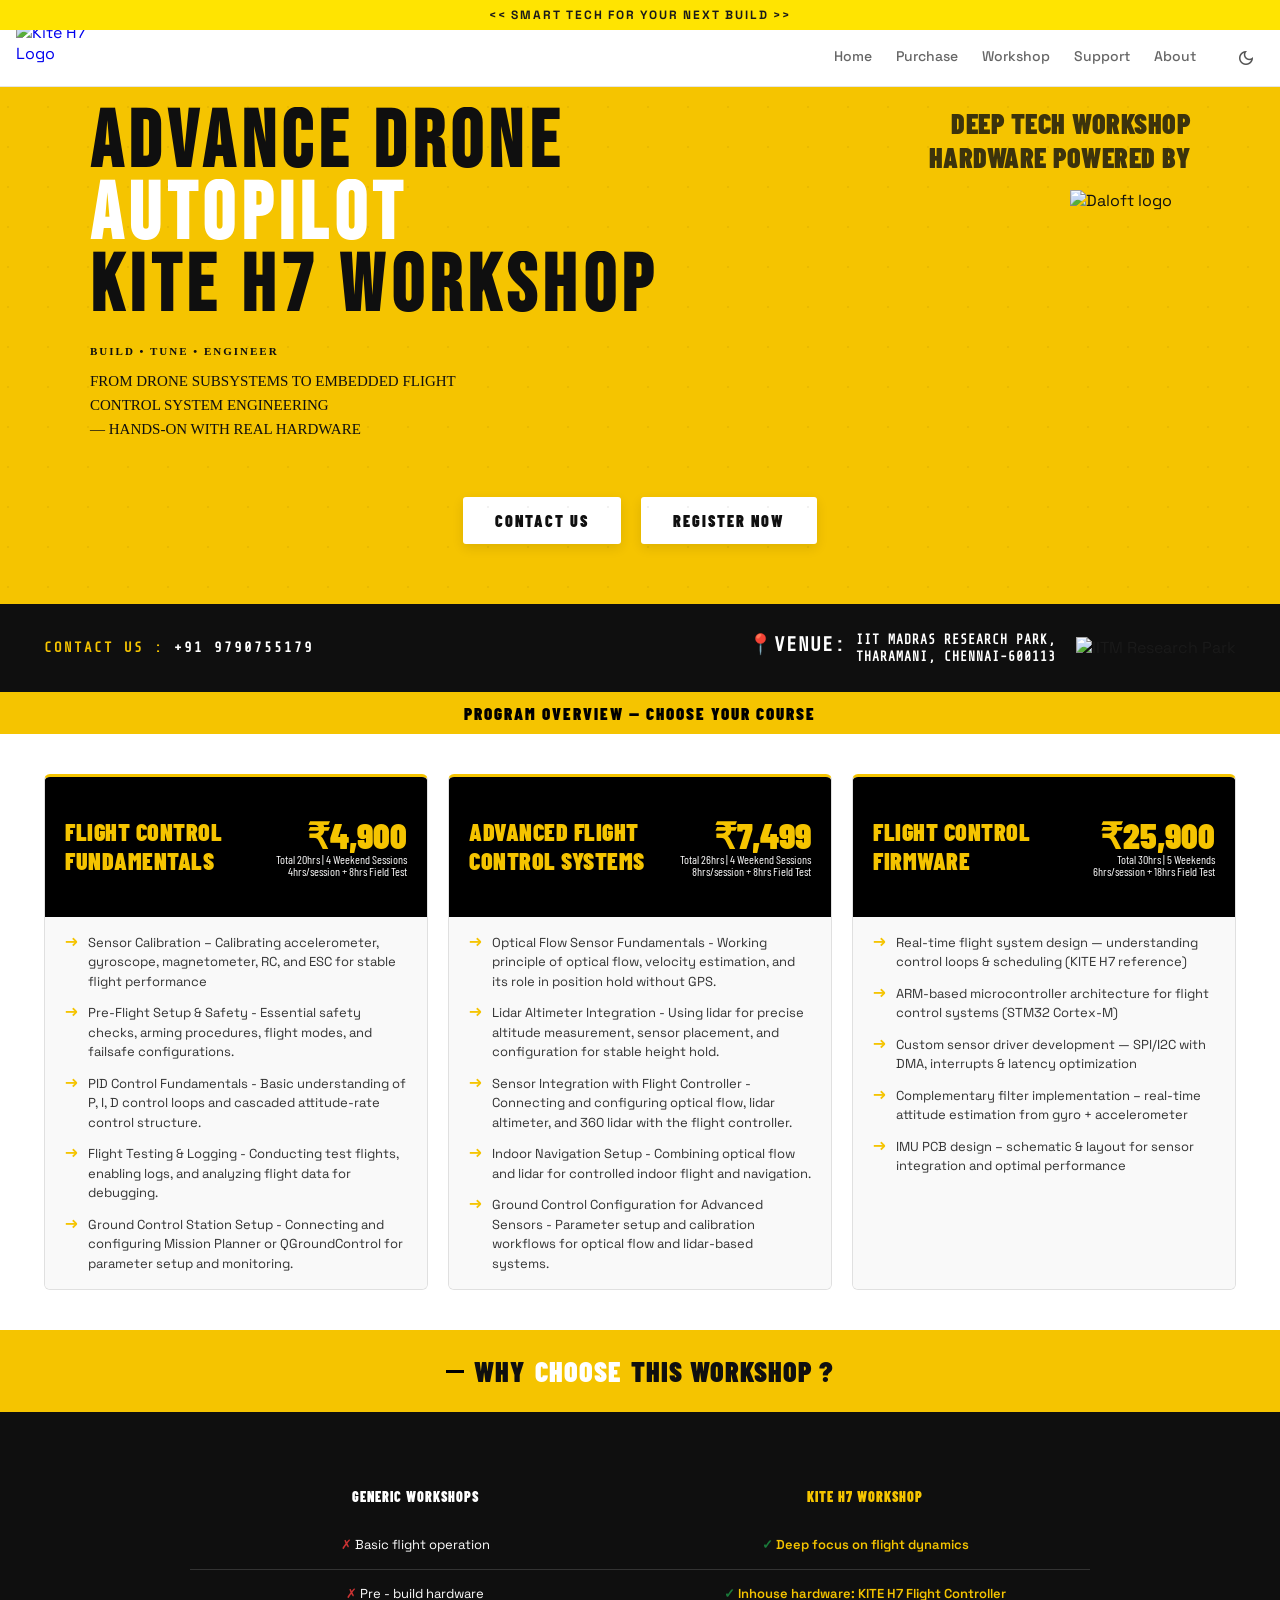
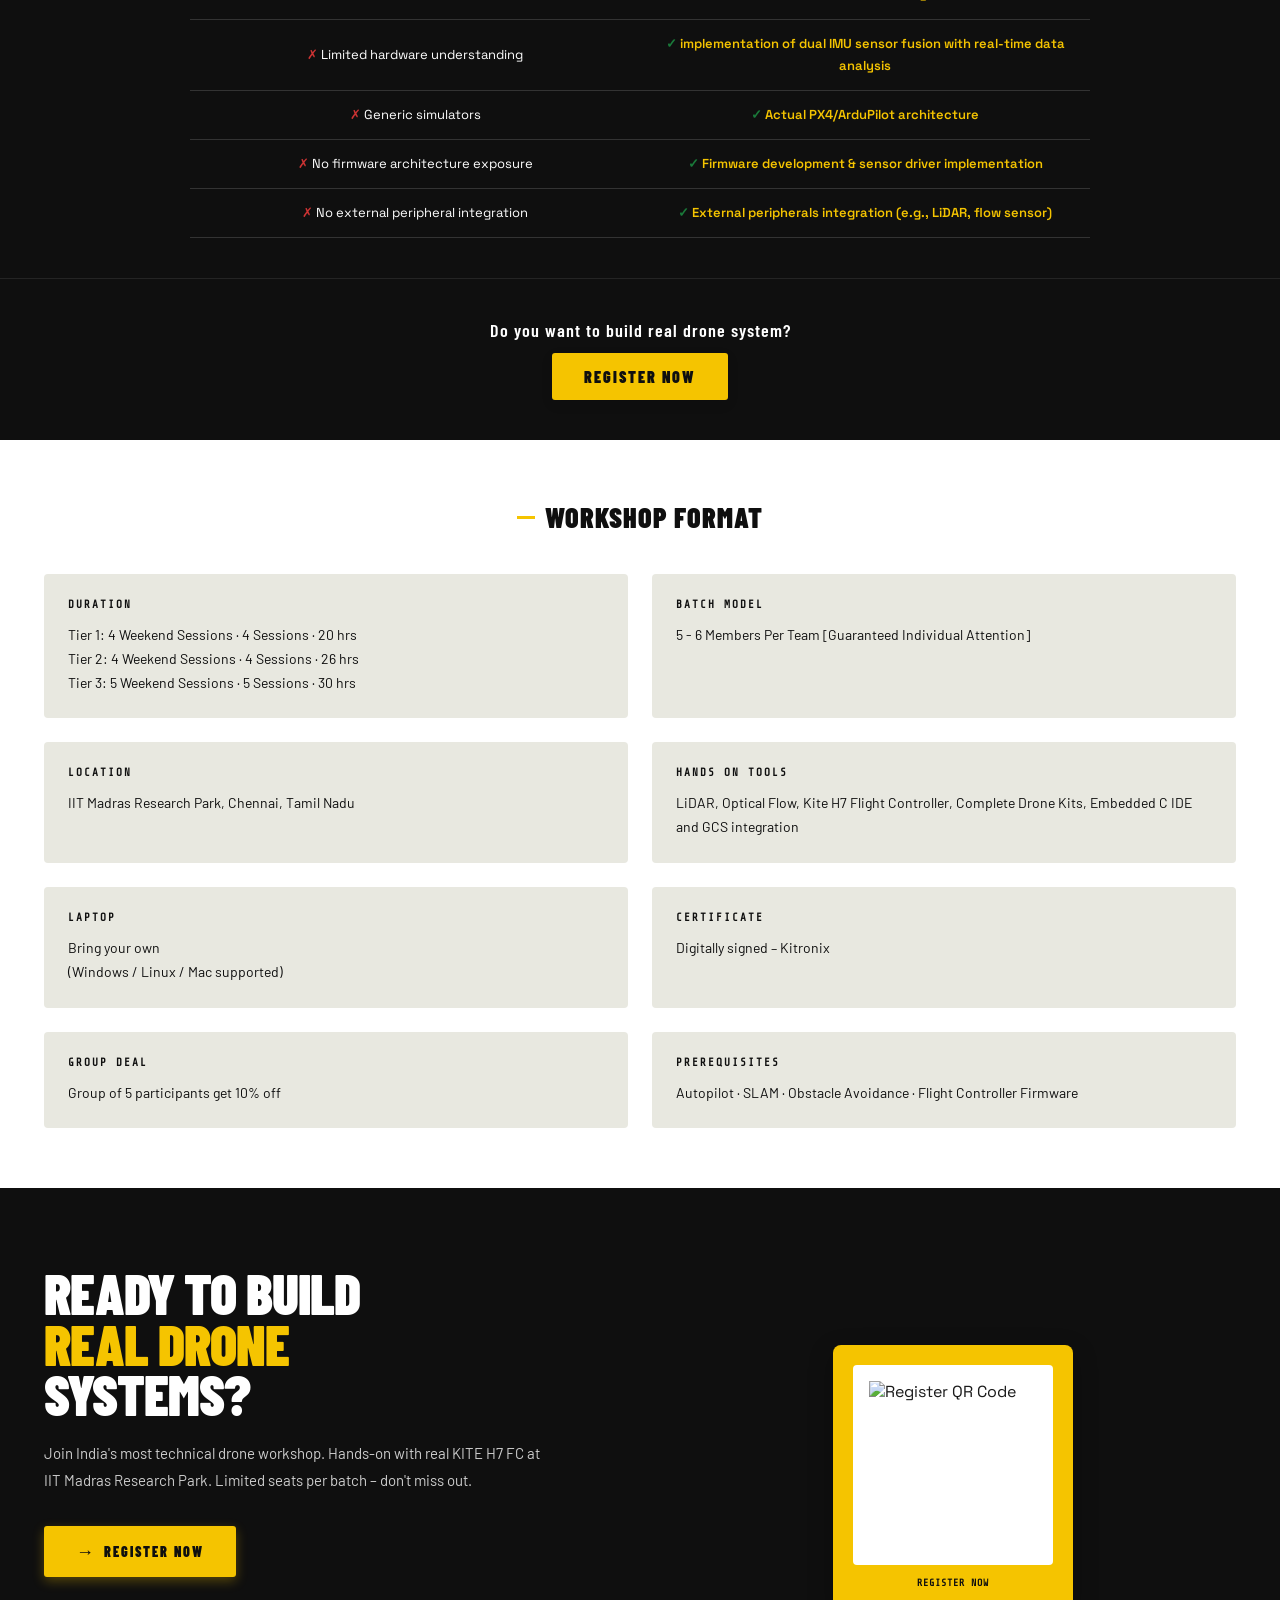
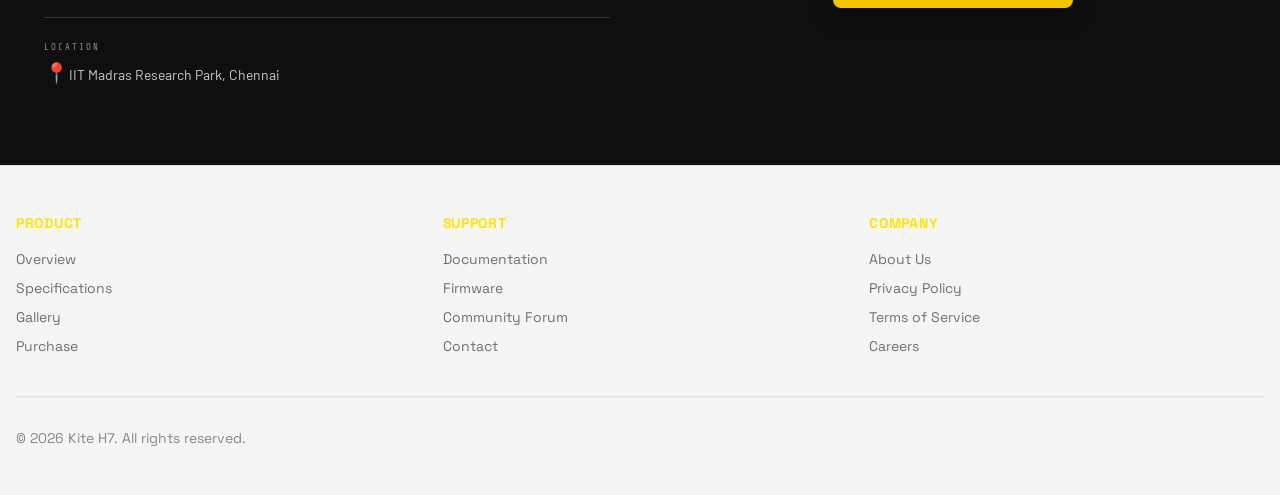
==== kitronix-workshop.html @ 7cf93a3f "Add files via upload" ====
<!DOCTYPE html>
<html lang="en">
<head>
    <meta charset="utf-8"/>
    <meta content="width=device-width, initial-scale=1.0" name="viewport"/>
    <title>Kitronix - Product Gallery & Workshop</title>
    <link href="https://fonts.googleapis.com" rel="preconnect"/>
    <link crossorigin="" href="https://fonts.gstatic.com" rel="preconnect"/>
    <link href="https://fonts.googleapis.com/css2?family=Space+Grotesk:wght@300;400;500;600;700&display=swap" rel="stylesheet"/>
    <link href="https://fonts.googleapis.com/css2?family=Orbitron:wght@400;500;600;700;800;900&display=swap" rel="stylesheet"/>
    <link href="https://fonts.googleapis.com/css2?family=Barlow+Condensed:ital,wght@0,400;0,600;0,700;0,800;0,900;1,700;1,900&family=Barlow:wght@300;400;500;600;700&family=Share+Tech+Mono&family=Bebas+Neue&display=swap" rel="stylesheet"/>
    <link href="https://fonts.googleapis.com/css2?family=Material+Symbols+Outlined:wght,FILL@100..700,0..1&display=swap" rel="stylesheet"/>
    <link href="kit_styles.css" rel="stylesheet"/>
    <script>document.documentElement.setAttribute('data-theme', localStorage.getItem('kitronix-theme') || 'light');</script>

    <style>
    /* ── REFERENCE STYLES (scoped to workshop page) ── */
    :root {
      --y:#F5C400;--yd:#C89A00;--ylight:#FFFBE6;
      --bk:#0F0F0F;--bk2:#1a1a1a;
      --wh:#FFFFFF;--off:#FAFAF7;--light:#F5F4EF;--light2:#EEEDE8;
      --ref-text:#1A1A1A;--text2:#4A4A4A;--muted:#888;--border:#E2E0D8;
      --bg-main: #f5f5f5;
      --surface-light: #ffffff;
      --text-charcoal: #1a1a1a;
      --text-dark: #555555;
      --tech-border: rgba(0, 0, 0, 0.1);
      --tech-grey-light: #f0f0f0;
    }

    /* ── Dark Theme Variables ── */
    [data-theme="dark"] {
      --bg-main: #0f0f0f;
      --surface-light: #1a1a1a;
      --text-charcoal: #e8e8e8;
      --text-dark: #a0a0a0;
      --tech-border: rgba(255, 255, 255, 0.1);
      --tech-grey-light: #222222;
      --ref-text: #e8e8e8;
      --text2: #a0a0a0;
      --border: rgba(255, 255, 255, 0.1);
      --bk: #FFFFFF;
      --wh: #0F0F0F;
      --off: #1a1a1a;
      --light: #242424;
      --light2: #2a2a2a;
    }

    /* ── Dark Mode Component Overrides ── */
    [data-theme="dark"] .hero {

      background: #F5C400 !important;

      color: var(--text-charcoal);
    }
    
    [data-theme="dark"] .hero-eyebrow,
    [data-theme="dark"] .hero-title,
    [data-theme="dark"] .hero-tagline {
      color: var(--text-charcoal);
    }

    [data-theme="dark"] .tiers-section {
      background: var(--bg-main);
    }

    [data-theme="dark"] .tier-card {
      background: var(--surface-light);
      border-color: var(--tech-border);
      color: var(--text-charcoal);
    }

    [data-theme="dark"] .tier-body {
      background: var(--tech-grey-light);
      color: var(--text-charcoal);
    }

    [data-theme="dark"] .tier-head {
      background: var(--surface-light);
      color: var(--text-charcoal);
    }

    [data-theme="dark"] .hw-section {
      background: var(--bg-main);
      color: var(--text-charcoal);
    }

    [data-theme="dark"] .hw-inner {
      background: var(--bg-main);
      color: var(--text-charcoal);
    }

    [data-theme="dark"] .hw-desc {
      color: var(--text-dark);
    }

    [data-theme="dark"] .adv-grid {
      background: var(--bg-main);
      color: var(--text-charcoal);
    }

    [data-theme="dark"] .adv-box {
      background: var(--surface-light);
      border-color: var(--tech-border);
      border-top-color: var(--y);
      color: var(--text-charcoal);
    }

    [data-theme="dark"] .adv-desc {
      color: var(--text-dark);
    }

    [data-theme="dark"] .p4-body {
      background: var(--bg-main);
      color: var(--text-charcoal);
    }

    [data-theme="dark"] .compare-table {
      background: var(--bg-main);
    }

    [data-theme="dark"] .compare-table th {
      background: var(--surface-light);
      color: var(--text-charcoal);
      border-bottom: 1px solid var(--tech-border);
    }

    [data-theme="dark"] .compare-table th:last-child {
      color: var(--y);
    }

    [data-theme="dark"] .compare-table td {
      background: var(--bg-main);
      color: var(--text-charcoal);
      border-bottom-color: var(--tech-border);
    }

    [data-theme="dark"] .compare-table td:last-child {
      color: var(--y);
    }

    [data-theme="dark"] .log-table {
      background: var(--surface-light);
    }

    [data-theme="dark"] .log-table tr {
      border-bottom-color: var(--tech-border);
    }

    [data-theme="dark"] .log-table td {
      background: var(--surface-light);
      color: var(--text-charcoal);
    }

    [data-theme="dark"] .log-table td:first-child {
      color: var(--y);
      background: var(--surface-light);
    }

    [data-theme="dark"] .log-table tr:nth-child(odd) td {
      background: var(--tech-grey-light);
    }

    [data-theme="dark"] .ref-section-title {
      color: var(--text-charcoal);
    }

    [data-theme="dark"] .aud-card {
      background: var(--surface-light);
      border-top-color: var(--y);
      color: var(--text-charcoal);
    }

    [data-theme="dark"] .aud-title {
      color: var(--text-charcoal);
    }

    [data-theme="dark"] .aud-desc {
      color: var(--text-dark);
    }

    [data-theme="dark"] .spec-table tr {
      border-bottom-color: var(--tech-border);
    }

    [data-theme="dark"] .spec-table td:first-child {
      color: var(--y);
    }

    [data-theme="dark"] .spec-table td:last-child {
      color: var(--text-dark);
    }

    [data-theme="dark"] body {
      background-color: var(--bg-main);
      color: var(--text-charcoal);
    }

    /* Section topbars */
    .sec-topbar{background:var(--bk);padding:11px 44px;display:flex;align-items:center;justify-content:space-between}
    .sec-topbar-y{background:var(--y);padding:11px 44px;display:flex;align-items:center;justify-content:space-between}
    .stb-title{font-family:'Barlow Condensed',sans-serif;font-size:17px;font-weight:900;letter-spacing:2px;text-transform:uppercase}
    .stb-title.light{color:var(--wh)}
    .stb-title.dark{color:var(--bk)}
    .stb-right{font-family:'Share Tech Mono',monospace;font-size:8px;letter-spacing:3px;margin-left:auto}
    .stb-right.light{color:#555}
    .stb-right.dark{color:rgba(255,255,255,.6)}

    .ey{font-family:'Share Tech Mono',monospace;font-size:9px;letter-spacing:4px;color:var(--y);margin-bottom:8px;display:flex;align-items:center;gap:8px;text-transform:uppercase}
    .ey::before{content:'';width:16px;height:2px;background:var(--y);display:block}
    .ey.dark{color:var(--yd)}
    .ey.dark::before{background:var(--yd)}

    .ref-sec-title{font-family:'Barlow Condensed',sans-serif;font-size:clamp(36px,5.5vw,54px);font-weight:900;text-transform:uppercase;line-height:.9;margin-bottom:10px}
    .ref-sec-title span{color:var(--y);font-style:italic}

    /* ── HERO TITLE ── */
    .hero-title .l2{font-family:'Bebas Neue',sans-serif;font-size:clamp(2.5rem,8vw,5rem);font-weight:900;letter-spacing:0.08em;white-space:nowrap;overflow:hidden;text-overflow:ellipsis}
    .hero-title .l6{letter-spacing:0.32em;word-spacing:0.15em;white-space:nowrap;margin-left: 1%;}
    
    /* ── HERO INNER DESKTOP ── */
    .hero-inner{display:flex;align-items:flex-start;justify-content:space-between;gap:40px;padding:0}
    .hero-title{flex:1;display:flex;flex-direction:column;justify-content:flex-start}
    .hero-logo{flex:1;display:flex;flex-direction:column;align-items:flex-end;justify-content:flex-start}

    /* ── HERO BACKGROUND ── */

    .hero{background:#F5C400;color:var(--bk);padding:20px 44px 60px 44px}

    .hero-eyebrow{color:var(--bk)}
    .hero-title{color:var(--bk)}
    .hero-tagline{color:var(--bk)}

    /* ── HERO CTA BUTTONS ── */
    .hero-cta-buttons{display:flex;gap:20px;justify-content:flex-start;margin-top:32px}
    .hero-cta-btn{font-family:'Barlow Condensed',sans-serif;font-size:16px;font-weight:900;letter-spacing:2px;text-transform:uppercase;padding:14px 32px;border:none;border-radius:3px;text-decoration:none;cursor:pointer;display:inline-block;transition:all 0.3s ease;box-shadow:0 4px 12px rgba(0,0,0,0.1)}
    .hero-contact-btn{background:var(--wh);color:var(--bk)}
    .hero-contact-btn:hover{background:var(--y);color:var(--bk);transform:translateY(-2px);box-shadow:0 6px 16px rgba(0,0,0,0.15)}
    .hero-register-btn{background:var(--wh);color:var(--bk)}
    .hero-register-btn:hover{background:var(--y);color:var(--bk);transform:translateY(-2px);box-shadow:0 6px 16px rgba(0,0,0,0.15)}

    /* ── HERO LOGO TEXT ── */
    .hero-logo-text{font-family:'Barlow Condensed',sans-serif;font-size:14px;font-weight:900;letter-spacing:0.5px;text-transform:uppercase;color:#0F0F0F;line-height:1.2;margin-bottom:8px;text-align:right}

    /* ── TIER CARDS ── */
    .tiers-section{background:#fff}
    .tiers-inner{padding:40px 44px;display:grid;grid-template-columns:repeat(3,1fr);gap:20px}

    .tier-card{border-radius:6px;overflow:hidden;border:1px solid #e0e0e0;background:#fff;display:flex;flex-direction:column;transition:all 0.3s ease;cursor:pointer}
    .tier-card:hover{transform:translateY(-8px);box-shadow:0 12px 24px rgba(0,0,0,0.15);border-color:#F5C400}
    .tier-card:nth-child(1){border-top:3px solid #F5C400}
    .tier-card:nth-child(2){border-top:3px solid #F5C400}
    .tier-card:nth-child(3){border-top:3px solid #F5C400}
    
    .tier-head{padding:20px;display:flex;flex-direction:row;align-items:center;justify-content:space-between;background:#000;border:none;height:140px}
    .tier-head.t3h{border-top:none}
    .th-num{font-family:'Share Tech Mono',monospace;font-size:11px;letter-spacing:2px;text-transform:uppercase;font-weight:700;margin-bottom:8px;color:var(--y)}
    .tier-card:nth-child(1) .th-num{color:#F5C400}
    .tier-card:nth-child(2) .th-num{color:#F5C400}
    .tier-card:nth-child(3) .th-num{color:#F5C400}

    .th-name{font-family:'Barlow Condensed',sans-serif;font-size:24px;font-weight:900;color:var(--y);text-transform:uppercase;letter-spacing:0.5px;line-height:1.2;margin-bottom:0}
    .th-sub{font-size:12px;color:#999;margin-top:0;line-height:1.5;display:none}

    [data-theme="dark"] .th-sub{color:rgba(255,255,255,.6)}
    
    .th-price{text-align:right;flex-shrink:0;margin:0}
    .th-price .amount{font-family:'Barlow Condensed',sans-serif;font-size:36px;font-weight:900;line-height:1;margin-bottom:0;color:var(--y)}
    .th-price .hrs{font-family:'Barlow Condensed',sans-serif;font-size:12px;line-height:1;margin-bottom:0;color:#fcfbfb}

    .tier-card:nth-child(1) .th-price .amount{color:#F5C400}
    .tier-card:nth-child(2) .th-price .amount{color:#F5C400}
    .tier-card:nth-child(3) .th-price .amount{color:#F5C400}

    [data-theme="dark"] .th-price .gst{color:rgba(255,255,255,.6)}
    
    .th-price .gst{font-family:'Share Tech Mono',monospace;font-size:11px;color:#999;display:none}

    .tier-body{background:#f9f9f9;padding:16px 20px;display:flex;flex-direction:column;gap:12px;flex-grow:1}
    .tier-body.t3b{grid-template-columns:1fr}
    .ti{display:flex;align-items:flex-start;gap:10px;padding:0}
    .ti-arrow{font-size:16px;flex-shrink:0;font-weight:700;margin-top:0;line-height:1;color:var(--y)}
    .tier-card:nth-child(1) .ti-arrow{color:var(--y)}
    .tier-card:nth-child(2) .ti-arrow{color:var(--y)}
    .tier-card:nth-child(3) .ti-arrow{color:var(--y)}
    
    .ti-text{font-size:13px;color:#333;line-height:1.5}

    [data-theme="dark"] .ti-text{color:#e8e8e8}


    [data-theme="dark"] .tf-label{color:rgba(255,255,255,.6)}
    .tier-foot{background:transparent;padding:16px 20px;display:none;flex-direction:column;gap:12px;border-top:1px solid #e0e0e0}


    [data-theme="dark"] .tf-ideal{color:rgba(255,255,255,.6)}
    [data-theme="dark"] .tf-chip{color:rgba(255,255,255,.6)}
    .tf-label{font-family:'Share Tech Mono',monospace;font-size:10px;letter-spacing:1px;color:#999;text-transform:uppercase;flex-shrink:0;display:none}
    .tf-chip{background:transparent;color:#999;padding:0;border-radius:0;font-size:11px;font-weight:400;letter-spacing:0;font-family:'Barlow',sans-serif;white-space:normal}
    .tf-ideal{font-size:11px;color:#666;margin-left:0;font-style:italic;display:flex;align-items:center;gap:6px}
    
    .tier-register{display:none}

    /* ── HARDWARE ── */
    .hw-section{background:var(--bk);color:var(--wh)}
    .hw-inner{padding:28px 44px;display:grid;grid-template-columns:1fr 1fr;gap:32px;align-items:start;background:var(--bk);color:var(--wh)}

    .hw-hero{padding:0;position:relative}
    .hw-hero::after{content:'KITE H7';position:absolute;right:-8px;top:-4px;font-family:'Barlow Condensed',sans-serif;font-size:90px;font-weight:900;color:rgba(255,255,255,.025);pointer-events:none;white-space:nowrap;letter-spacing:-2px;z-index:0}
    .hw-title{font-family:'Barlow Condensed',sans-serif;font-size:clamp(36px,5vw,52px);font-weight:900;text-transform:uppercase;line-height:.9;margin-bottom:10px;position:relative;z-index:1}
    .hw-title span{color:var(--y);font-style:italic}
    .hw-desc{font-size:11.5px;line-height:1.75;color:#888;margin-bottom:20px;position:relative;z-index:1}
    .hw-desc em{color:var(--y);font-style:normal;font-weight:600}
    .hw-section .hw-inner{background:var(--bk);color:var(--wh)}

    .spec-table{width:100%;border-collapse:collapse}
    .spec-table tr{border-bottom:1px solid #1a1a1a}
    .spec-table tr:last-child{border-bottom:none}
    .spec-table td{padding:9px 14px;font-size:10.5px;vertical-align:top}
    .spec-table td:first-child{font-family:'Share Tech Mono',monospace;font-size:9px;letter-spacing:2px;color:var(--y);width:30%;white-space:nowrap}
    .spec-table td:last-child{color:#bbb;line-height:1.5}
    .spec-table tr:nth-child(odd){background:rgba(255,255,255,.02)}

    .adv-grid{display:grid;grid-template-columns:repeat(3,1fr);gap:8px;padding:18px 44px 28px;background:var(--bk);color:var(--wh)}
    .adv-box{background:#161616;border:1px solid #242424;border-top:2px solid var(--y);border-radius:3px;padding:14px}
    .adv-icon{font-size:20px;margin-bottom:6px}
    .adv-title{font-family:'Barlow Condensed',sans-serif;font-size:13px;font-weight:900;color:var(--y);text-transform:uppercase;letter-spacing:.5px;margin-bottom:4px}
    .adv-desc{font-size:9.5px;color:#666;line-height:1.5}

    /* ── SCHEDULE ── */
    .sch-section{background:transparent;color:var(--wh)}
    .sch-inner{padding:0}

    .wk-tabs{display:flex;gap:0;border-bottom:2px solid #2a2a2a;overflow-x:auto}
    .wt{font-family:'Barlow Condensed',sans-serif;font-weight:700;font-size:15px;letter-spacing:1.5px;text-transform:uppercase;padding:10px 24px;border:none;background:none;cursor:pointer;color:#666;border-bottom:3px solid transparent;margin-bottom:-2px;white-space:nowrap;transition:color .15s,border-color .15s}
    .wt.on{color:var(--wh);border-bottom-color:var(--y)}
    .wt:hover:not(.on){color:#888}

    [data-theme="dark"] .wt{color:rgba(255,255,255,.4)}
    [data-theme="dark"] .wt:hover:not(.on){color:rgba(255,255,255,.6)}

    .wp{display:none;border:1px solid #2a2a2a;border-top:none}
    .wp.on{display:grid;grid-template-columns:1fr 1fr}
    .dc{padding:22px}
    .dc+.dc{border-left:1px solid #2a2a2a}
    .dh{margin-bottom:16px;padding-bottom:12px;border-bottom:1px solid #1a1a1a}
    .dn{font-family:'Barlow Condensed',sans-serif;font-weight:900;font-size:18px;text-transform:uppercase;letter-spacing:1px;color:var(--wh)}
    .ds{font-family:'Share Tech Mono',monospace;font-size:9px;letter-spacing:2px;text-transform:uppercase;color:#666;margin-top:3px}

    [data-theme="dark"] .ds{color:rgba(255,255,255,.5)}


    [data-theme="dark"] .st{color:rgba(255,255,255,.5)}
    .sr{display:grid;grid-template-columns:56px 1fr;gap:0}
    .st{font-family:'Share Tech Mono',monospace;font-size:10px;col

    [data-theme="dark"] .sn{color:rgba(255,255,255,.8)}or:#666;padding:8px 10px 8px 0;border-right:2px solid var(--y);text-align:right;line-height:1.3}
    .sb{padding:6px 0 6px 14px;border-bottom:1px solid #1a1a1a}
    .sn{font-size:12px;color:#bbb;font-w

    [data-theme="dark"] .sg-t{color:rgba(255,255,255,.6)}eight:500;line-height:1.3}
    .sg{display:inline-block;font-size:9px;font-family:'Share Tech Mono',monospace;padding:2px 7px;border-radius:2px;margin-top:3px;letter-spacing:.5px}
    .sg-t{background:#1a1a1a;color:#888}
    .sg-b{background:#1a4d1a;color:#66ff66}
    .sg-f{background:#663300;color:#ffbb33}
    .sg-fc{background:#662200;color:#ffaa44}

    [data-theme="dark"] .sg-br{color:rgba(255,255,255,.5)}
    .sg-l{background:#1a1a4d;color:#6699ff}
    .sg-br{color:#666;font-style:italic;font-size:9px;padding-left:14px}

    /* ── WHO + COMPARE ── */
    .who-section{background:var(--wh);width:100%}
    .p4-body{padding:60px 80px;display:grid;grid-template-columns:1fr;gap:28px;max-width:1300px;margin:0 auto;justify-items:center;text-align:center}

    .ref-section-title{font-family:'Barlow Condensed',sans-serif;font-size:28px;font-weight:900;text-transform:uppercase;letter-spacing:1px;color:var(--bk);margin-bottom:20px;display:flex;align-items:center;gap:10px;justify-content:center}
    .ref-section-title::before{content:'';width:18px;height:3px;background:var(--y);display:block;flex-shrink:0}
    .why-not-title::before{background:#000}
    .p4-body .ref-section-title{color:var(--bk)}
    .p4-body > div > .ref-section-title{color:var(--wh)}

    .audience-grid{display:grid;grid-template-columns:1fr 1fr;gap:8px}
    .aud-card{background:var(--light);border-top:2px solid var(--y);border-radius:3px;padding:10px 12px}
    .aud-icon{font-size:17px;margin-bottom:4px}
    .aud-title{font-family:'Barlow Condensed',sans-serif;font-size:12px;font-weight:900;color:var(--bk);text-transform:uppercase;letter-spacing:.5px;margin-bottom:3px}
    .aud-desc{font-size:9.5px;color:var(--muted);line-height:1.5}

    .compare-table{width:100%;border-collapse:collapse;font-size:13px;margin-top:20px;margin-left:auto;margin-right:auto}
    .compare-table th{padding:16px 18px;font-family:'Barlow Condensed',sans-serif;font-size:14px;font-weight:900;letter-spacing:1px;text-transform:uppercase;background:var(--bk);color:var(--wh);text-align:center}
    .compare-table th:first-child{background:var(--bk);color:var(--wh);width:50%;text-align:center}
    .compare-table th:last-child{background:var(--bk);color:var(--y);text-align:center}
    .compare-table td{padding:13px 18px;border-bottom:1px solid #333;vertical-align:middle;line-height:1.7;background:var(--bk);color:var(--wh);text-align:center}
    .compare-table td:first-child{background:var(--bk);color:var(--wh)}
    .compare-table td:last-child{background:var(--bk);color:var(--y);font-weight:600}
    .bad{color:#cc3333}.good{color:#1a7a3a;font-weight:700}

    /* ── LOGISTICS ── */
    .log-table{width:100%;border-collapse:collapse;margin-top:20px;max-width:100%;background:var(--wh)}
    .log-table tr{border-bottom:1px solid #E2E0D8}
    .log-table tr:last-child{border-bottom:none}
    .log-table td{padding:14px 18px;font-size:13px;vertical-align:top;line-height:1.8;background:var(--wh);color:var(--ref-text)}
    .log-table td:first-child{font-family:'Share Tech Mono',monospace;font-size:11px;letter-spacing:2px;color:var(--yd);width:28%;text-transform:uppercase;font-weight:700;background:var(--wh)}
    .log-table td:last-child{color:var(--ref-text);background:var(--wh)}
    .log-table tr:nth-child(odd) td{background:var(--off)}

    /* ── REGISTER ── */
    .reg-wrap{background:var(--bk);display:grid;grid-template-columns:1fr 1fr;overflow:hidden}
    .reg-left{padding:32px;background:var(--y)}
    .rl-title{font-family:'Barlow Condensed',sans-serif;font-size:clamp(24px,3vw,32px);font-weight:900;color:var(--bk);text-transform:uppercase;letter-spacing:1px;line-height:.9;margin-bottom:16px}
    .rl-title span{display:block;font-size:16px;font-weight:700;opacity:.55;margin-bottom:4px}

    .tier-prices{display:flex;flex-direction:column;gap:8px;margin-bottom:20px}
    .tp-row{background:rgba(0,0,0,.1);border-radius:3px;padding:8px 14px;display:flex;align-items:center;justify-content:space-between}
    .tp-name{font-family:'Barlow Condensed',sans-serif;font-size:14px;font-weight:900;color:var(--bk);text-transform:uppercase}
    .tp-price{font-family:'Barlow Condensed',sans-serif;font-size:20px;font-weight:900;color:var(--bk)}
    .tp-price small{font-size:10px;font-weight:500;opacity:.5}

    .seats-box{background:rgba(0,0,0,.1);border-radius:3px;padding:14px;margin-top:4px}
    .sb-title{font-family:'Share Tech Mono',monospace;font-size:9px;letter-spacing:2px;color:rgba(0,0,0,.5);text-transform:uppercase;margin-bottom:10px}
    .sb-row{display:flex;justify-content:space-between;font-size:11px;color:var(--bk);margin-bottom:4px;font-weight:500}
    .sb-count{font-family:'Share Tech Mono',monospace;font-size:10px;font-weight:700}
    .sb-track{height:3px;background:rgba(0,0,0,.15);border-radius:2px;margin-bottom:10px;overflow:hidden}
    .sb-fill{height:100%;background:var(--bk);border-radius:2px;transition:width 1.4s ease}

    .reg-right{padding:32px}
    .rr-title{font-family:'Barlow Condensed',sans-serif;font-size:16px;font-weight:900;letter-spacing:2px;color:var(--y);text-transform:uppercase;margin-bottom:20px}

    .rform-group{margin-bottom:14px}
    .rform-label{display:block;font-family:'Share Tech Mono',monospace;font-size:9px;letter-spacing:2px;text-transform:uppercase;color:#555;margin-bottom:6px}

    [data-theme="dark"] .rform-label{color:rgba(255,255,255,.7)}
    .rform-input,.rform-select{width:100%;background:#161616;border:1px solid #2a2a2a;color:var(--wh);font-family:'Barlow',sans-serif;font-size:13px;padding:10px 13px;outline:none;transition:border-color .2s;border-radius:2px;appearance:none;-webkit-appearance:none}
    .rform-input:focus,.rform-select:focus{border-color:var(--y)}
    .rform-input::placeholder{color:#444}
    .rform-select{background-image:url("data:image/svg+xml,%3Csvg xmlns='http://www.w3.org/2000/svg' width='12' height='8'%3E%3Cpath d='M1 1l5 5 5-5' fill='none' stroke='%23666' stroke-width='1.5' stroke-linecap='round'/%3E%3C/svg%3E");background-repeat:no-repeat;background-position:right 13px center;background-color:#161616;padding-right:34px;cursor:pointer}
    .rform-select option{background:#1a1a1a;color:var(--wh)}
    .rform-row-2{display:grid;grid-template-columns:1fr 1fr;gap:10px}
    .rform-submit{width:100%;background:var(--y);color:var(--bk);font-family:'Barlow Condensed',sans-serif;font-weight:900;font-size:18px;letter-spacing:2px;text-transform:uppercase;padding:13px;border:none;cursor:pointer;margin-top:6px;border-radius:2px;transition:background .2s}
    .rform-submit:hover{background:var(--yd)}
    .rform-note{font-family:'Share Tech Mono',monospace;font-size:9px;color:#444;text-align:center;margin-top:8px;letter-spacing:1px}


    [data-theme="dark"] .rr-c{color:rgba(255,255,255,.7)}
    [data-theme="dark"] .rform-note{color:rgba(255,255,255,.5)}



    [data-theme="dark"] .rr-about{color:rgba(255,255,255,.6)}
    [data-theme="dark"] .rr-c .val{color:rgba(255,255,255,.8)}
    .rr-contacts{display:flex;flex-direction:column;gap:7px;margin-bottom:16px;border-top:1px solid #2a2a2a;padding-top:14px;margin-top:14px}
    .rr-c{display:flex;align-items:center;gap:8px;font-size:11px;color:#888}

    [data-theme="dark"] .rr-about strong{color:rgba(255,255,255,.8)}
    .rr-c .icon{font-size:13px;flex-shrink:0}
    .rr-c .val{font-family:'Share Tech Mono',monospace;font-size:10px;color:#bbb}
    .rr-about{font-size:9px;color:#555;line-height:1.6;border-top:1px solid #1e1e1e;padding-top:10px;margin-top:10px}
    .rr-about strong{color:#888;display:block;margin-bottom:3px;font-family:'Barlow Condensed',sans-serif;font-size:12px;letter-spacing:1px;text-transform:uppercase}

    /* REVEAL ANIMATION */
    .rev{opacity:0;transform:translateY(18px);transition:opacity .6s ease,transform .6s ease}
    .rev.vis{opacity:1;transform:translateY(0)}

    /* RESPONSIVE */
    @media(max-width:860px){
      .sec-topbar,.sec-topbar-y,.adv-grid,.sch-inner,.hw-inner,.p4-body{padding-left:20px;padding-right:20px}
      .hero{padding:20px 20px 60px 20px}

      .tiers-inner{padding-left:20px;padding-right:20px;grid-template-columns:1fr}
      .tier-body,.tier-body.t3b{grid-template-columns:1fr}
      .hw-inner,.p4-body{grid-template-columns:1fr}
      .wp.on{grid-template-columns:1fr}
      .dc+.dc{border-left:none;border-top:1px solid var(--border)}
      .adv-grid{grid-template-columns:1fr}
      .reg-wrap{grid-template-columns:1fr}
      .rform-row-2{grid-template-columns:1fr}
      .audience-grid{grid-template-columns:1fr}
      .format-grid{grid-template-columns:1fr !important;gap:16px}
      .rtb-grid{display:flex !important;flex-direction:column;gap:40px}
      .rtb-grid > div:first-child{order:1}
      .rtb-grid > div:last-child{order:2}
      .rtb-buttons{display:flex !important;justify-content:center;margin-bottom:24px}
      .rtb-buttons a{width:fit-content;display:inline-flex;margin-bottom:0}
      .rtb-qr-wrapper{display:flex !important;justify-content:center;align-items:center;flex-direction:column;margin-top:0;gap:24px}
      .rtb-grid > div:first-child > div:last-child{order:3;width:100%;margin-top:24px;padding-top:24px;border-top:1px solid #333333 !important}
      .ready-build-section{padding:60px 20px}
      .stb-title{font-size:13px}
      .hero-cta-btn{font-size:13px;padding:12px 24px}
      .hero-tagline{max-width:100%;line-height:1.5}

      .hero-title .l2{font-size:clamp(2.3rem,7vw,3.5rem);font-weight:900;letter-spacing:0.15em;white-space:nowrap;text-shadow:0px 2px 4px rgba(0,0,0,0.3)}
      .hero-title .l6{letter-spacing:0.18em;word-spacing:0.22em;white-space:nowrap; margin-left: 1%;}
      .hero-logo{flex:1;display:flex;flex-direction:column;align-items:flex-end;justify-content:flex-start;gap:6px}
      .hero-logo-text{font-family:'Barlow Condensed',sans-serif;font-size:11px;font-weight:900;letter-spacing:0.5px;text-transform:uppercase;color:#0F0F0F;line-height:1.2;text-align:right;margin-bottom:6px}
      .hero-logo img{height:45px;object-fit:contain}
      .venue-strip{flex-direction:row !important;padding:16px 20px !important;flex-wrap:wrap;gap:12px}
      .venue-strip > div:first-child{order:2;width:100%;justify-content:center;text-align:center;font-size:11px !important;margin-top:8px;letter-spacing:1px}
      .venue-strip > div:last-child{order:1;width:100%;display:flex !important;align-items:flex-start !important;justify-content:flex-start !important;gap:8px !important;flex-wrap:nowrap !important;margin-bottom:0 !important}
      .venue-strip > div:last-child > div:first-child{flex:1;font-size:10px !important;letter-spacing:0.5px;line-height:1.4}
      .venue-strip > div:last-child > div:first-child span:first-child{font-size:18px;display:inline}
      .venue-strip > div:last-child > div:first-child span:first-child::after{content:" ";margin-right:2px}
      .venue-strip > div:last-child > div:last-child{flex-shrink:0}
      .venue-strip > div:last-child > div:last-child img{height:50px !important}
      .p4-body{padding:20px 20px;max-width:100%}
      .compare-table{font-size:14px}
      .compare-table th{padding:10px 12px;font-size:12px}
      .compare-table td{padding:8px 12px}
      .log-table td{padding:9px 12px;font-size:14px}
      .why-not-title{font-size:20px}
    }

    /* ── Dark Mode Text Visibility Fixes (Mobile & Desktop) ── */
    [data-theme="dark"] .hf-left{color:rgba(255,255,255,.7)}
    [data-theme="dark"] .hf-right{color:rgba(255,255,255,.6)}
    [data-theme="dark"] .tf-label{color:rgba(255,255,255,.6)}
    [data-theme="dark"] .rform-input::placeholder{color:rgba(255,255,255,.4)}
    </style>
</head>
<body>

<!-- Yellow Strip -->
<div class="yellow-strip">&lt;&lt; Smart Tech for Your Next Build &gt;&gt;</div>

<!-- Header -->
<header>
    <div class="header-container">
        <a class="logo" href="index.html" style="display: flex; align-items: center; gap: 0.5rem;">
            <img id="siteLogo" src="assets/edited/Kitronix.png" alt="Kite H7 Logo" style="height: 72px; width: 72px; object-fit: contain;">
        </a>
        <nav id="mainNavWorkshop">
            <a href="index.html#overview">Home</a>
            <a href="product.html">Purchase</a>
            <a href="kitronix-workshop.html">Workshop</a>
            <a href="index.html#support">Support</a>
            <a href="index.html#specs">About</a>
        </nav>
        <div class="header-actions-right">
            <button class="theme-toggle-btn" id="themeToggleBtn" title="Toggle dark/light mode">
                <span class="material-symbols-outlined" id="themeToggleIcon">dark_mode</span>
            </button>
            <button class="icon-btn mobile-menu-btn" id="mobileMenuBtnWorkshop">
                <span class="material-symbols-outlined" style="font-size: 20px;">menu</span>
            </button>
        </div>
    </div>
</header>

<!-- ═══════════ HERO ═══════════ -->
<div class="hero" id="top">
 <div class="hero-inner" style="display: flex; align-items: flex-start; justify-content: space-between; gap: 60px;">
    
    <!-- Left side — ADVANCE DRONE content + BUILD section -->
    <div class="hero-title">
      <span class="l2" style="font-style: normal; color: #0F0F0F;">ADVANCE DRONE</span>
      <span class="l2" style="font-style: normal; color: #FFFFFF; width: fit-content; display: inline-block;">AUTOPILOT</span>
      <span class="l2" style="font-style: normal; color: #0F0F0F; display: block;">KITE H7 WORKSHOP</span>
      
      <!-- BUILD • TUNE • ENGINEER and tagline -->
      <div style="margin-top: 24px;">
        <div style="font-family: Georgia, 'Times New Roman', Times, serif; font-size: 11px; letter-spacing: 2px; text-transform: uppercase; color: #0F0F0F; font-weight: 700; margin-bottom: 12px;">BUILD • TUNE • ENGINEER</div>
        <p class="hero-tagline" style="font-size: 15px; font-family: Georgia ; color: #0F0F0F; line-height: 1.6; max-width: 400px; margin: 0;">From drone subsystems to embedded flight control system engineering <br> — hands-on with real hardware</p>
      </div>
    </div>

    <!-- Right side — DEEP TECH text + logo -->
    <div class="hero-logo">
      <div class="hero-logo-text" style="opacity: 80%;">
        <span style="font-size: 2em;">DEEP TECH WORKSHOP</span><br>
        <span style="font-size: 2em;">HARDWARE POWERED BY</span>
      </div>
      <img src="assets/edited/logo1.jpeg" alt="Daloft logo">
    </div>

</div>

    <!-- CTA Buttons -->
    <div class="hero-cta-buttons" style="justify-content: center; margin-top: 32px; margin-left: 0;">
      <a href="https://wa.me/917200275179?text=Have%20questions%3F%20Get%20expert%20support%20throughout%20the%20workshop." target="_blank" class="hero-cta-btn hero-contact-btn">
          Contact Us
        </a>
      <a href="https://docs.google.com/forms/d/e/1FAIpQLSfp_VA4SfrVzxtgOk47ykCc1ITO9MasZ5jdmla_WrinbU3pGg/viewform?usp=preview" class="hero-cta-btn hero-register-btn">Register Now</a>
    </div>
</div>
<!-- ═══════════ VENUE STRIP ═══════════ -->
<div class="venue-strip" style="background: #0F0F0F; padding: 28px 44px; display: flex; align-items: center; justify-content: space-between; flex-wrap: wrap; gap: 20px;">

    <!-- Left — Contact -->
    <div style="font-family: 'Share Tech Mono', monospace; font-size: 14px; font-weight: 700; letter-spacing: 2px; text-transform: uppercase; color: #F5C400;">
        CONTACT US : <span style="color: #ffffff;">+91 9790755179</span>
    </div>

    <!-- Right — Venue and Logo Combined -->
    <div style="display: flex; align-items: center; gap: 20px; flex-wrap: wrap;">
        <div style="display: grid; grid-template-columns: auto 1fr; gap: 10px; align-items: start; font-family: 'Share Tech Mono', monospace; font-size: 13px; font-weight: 700; letter-spacing: 1px; text-transform: uppercase; color: #ffffff;">
            <span style="font-size: 20px;">📍Venue: </span>
            <div style="display: flex; flex-direction: column; gap: 2px;">
                <span>IIT Madras Research Park,</span>
                <span>Tharamani, Chennai-600113</span>
            </div>
        </div>
        <div style="flex-shrink: 0;">
            <img src="assets/edited/wlogo.png" alt="IITM Research Park" style="height: 80px; object-fit: contain;">
        </div>
    </div>

</div>


<!-- ═══════════ WORKSHOP TIERS ═══════════ -->

<div id="tiers"> 
    <div class="sec-topbar-y" style="background-color: #F5C400; justify-content: center;">
    <div class="stb-title dark" style="color: #000;">Program Overview — Choose your Course</div>
  </div>
  </div>
</div>

  <div class="tiers-section">
    <div class="tiers-inner rev">

      <!-- TIER 1 -->
      <div class="tier-card">
        <div class="tier-head">
          <div class="th-left">
            <div class="th-name" style="color:var(--y)">FLIGHT CONTROL FUNDAMENTALS</div>
          </div>
          <div class="th-price">
            <div class="amount">₹4,900</div>
            <div class="hrs">Total 20hrs | 4 Weekend Sessions<br>4hrs/session + 8hrs Field Test</div>
          </div>
        </div>
        <div class="tier-body">
          <div class="ti"><div class="ti-arrow">→</div><div class="ti-text">Sensor Calibration – Calibrating accelerometer, gyroscope, magnetometer, RC, and ESC for stable flight performance</div></div>
          <div class="ti"><div class="ti-arrow">→</div><div class="ti-text">Pre-Flight Setup & Safety - Essential safety checks, arming procedures, flight modes, and failsafe configurations.</div></div>
          <div class="ti"><div class="ti-arrow">→</div><div class="ti-text">PID Control Fundamentals - Basic understanding of P, I, D control loops and cascaded attitude-rate control structure.</div></div>
          <div class="ti"><div class="ti-arrow">→</div><div class="ti-text">Flight Testing & Logging - Conducting test flights, enabling logs, and analyzing flight data for debugging.</div></div>
          <div class="ti"><div class="ti-arrow">→</div><div class="ti-text">Ground Control Station Setup - Connecting and configuring Mission Planner or QGroundControl for parameter setup and monitoring.</div></div>
        </div>
      </div>

      <!-- TIER 2 -->
      <div class="tier-card">
        <div class="tier-head">
          <div class="th-left">

            <div class="th-name" style="color:var(--y)">ADVANCED FLIGHT CONTROL SYSTEMS</div>
          </div>
          <div class="th-price">
            <div class="amount">₹7,499</div>
            <div class="hrs">Total 26hrs | 4 Weekend Sessions<br>8hrs/session + 8hrs Field Test</div>
          </div>
        </div>
        <div class="tier-body">
          <div class="ti"><div class="ti-arrow">→</div><div class="ti-text">Optical Flow Sensor Fundamentals - Working principle of optical flow, velocity estimation, and its role in position hold without GPS.</div></div>
          <div class="ti"><div class="ti-arrow">→</div><div class="ti-text">Lidar Altimeter Integration - Using lidar for precise altitude measurement, sensor placement, and configuration for stable height hold.</div></div>
          <div class="ti"><div class="ti-arrow">→</div><div class="ti-text">Sensor Integration with Flight Controller - Connecting and configuring optical flow, lidar altimeter, and 360 lidar with the flight controller.</div></div>
          <div class="ti"><div class="ti-arrow">→</div><div class="ti-text">Indoor Navigation Setup - Combining optical flow and lidar for controlled indoor flight and navigation.</div></div>
          <div class="ti"><div class="ti-arrow">→</div><div class="ti-text">Ground Control Configuration for Advanced Sensors - Parameter setup and calibration workflows for optical flow and lidar-based systems.</div></div>

        </div>
      </div>

      <!-- TIER 3 -->
      <div class="tier-card">
        <div class="tier-head t3h">
          <div class="th-left">

            <div class="th-name" style="color:var(--y)">FLIGHT CONTROL FIRMWARE</div>
          </div>
          <div class="th-price">
            <div class="amount">₹25,900</div>
            <div class="hrs">Total 30hrs | 5 Weekends<br>6hrs/session + 18hrs Field Test</div>
          </div>
        </div>
        <div class="tier-body">
          <div class="ti"><div class="ti-arrow">→</div><div class="ti-text">Real-time flight system design — understanding control loops & scheduling (KITE H7 reference)</div></div>
          <div class="ti"><div class="ti-arrow">→</div><div class="ti-text">ARM-based microcontroller architecture for flight control systems (STM32 Cortex-M)</div></div>
          <div class="ti"><div class="ti-arrow">→</div><div class="ti-text">Custom sensor driver development — SPI/I2C with DMA, interrupts & latency optimization</div></div>
          <div class="ti"><div class="ti-arrow">→</div><div class="ti-text">Complementary filter implementation – real-time attitude estimation from gyro + accelerometer</div></div>
          <div class="ti"><div class="ti-arrow">→</div><div class="ti-text">IMU PCB design – schematic &amp; layout for sensor integration and optimal performance</div></div>

        </div>
      </div>

    </div>
  </div>

<!-- ═══════════ WHO + COMPARE ═══════════ -->


  <div class="hw-section">
    <div style="background-color: var(--y); padding: 24px 44px; display: flex; align-items: center; justify-content: center;">
      <div class="ref-section-title why-not-title" style="color: var(--bk); margin-bottom: 0;">WHY <span style="color:#FFFFFF;">CHOOSE</span> THIS WORKSHOP ?</div>
    </div>
    <div class="sch-inner rev">
      <div class="p4-body rev" style="background:var(--bk);padding:40px;margin-bottom:0">
    <div style="background:var(--bk);border-radius:0;overflow:hidden;padding:0;width:100%;max-width:900px;margin:0 auto">
      <table class="compare-table">
        <tr><th>GENERIC WORKSHOPS</th><th>KITE H7 WORKSHOP</th></tr>
        <tr><td><span class="bad">✗</span> Basic flight operation</td><td><span class="good">✓</span> Deep focus on flight dynamics</td></tr>
        <tr><td><span class="bad">✗</span> Pre - build hardware</td><td><span class="good">✓</span> Inhouse hardware: KITE H7 Flight Controller</td></tr>
        <tr><td><span class="bad">✗</span> Limited hardware understanding</td><td><span class="good">✓</span> implementation of dual IMU sensor fusion with real-time data analysis</td></tr>
        <tr><td><span class="bad">✗</span> Generic simulators</td><td><span class="good">✓</span> Actual PX4/ArduPilot architecture</td></tr>
        <tr><td><span class="bad">✗</span> No firmware architecture exposure</td><td><span class="good">✓</span> Firmware development &amp; sensor driver implementation</td></tr>
        <tr><td><span class="bad">✗</span> No external peripheral integration</td><td><span class="good">✓</span> External peripherals integration (e.g., LiDAR, flow sensor)</td></tr>
      </table>
    </div>
    </div>

    <!-- Ready to Build CTA -->
    <div style="background:var(--bk);padding:40px;text-align:center;border-top:1px solid #242424;margin-top:0">
      <div style="margin-bottom:12px">
        <p style="color:var(--wh);font-size:18px;font-weight:600;margin:0;font-family:'Barlow Condensed',sans-serif;letter-spacing:1px">Do you want to build real drone system?</p>

      </div>
      <a href="https://docs.google.com/forms/d/e/1FAIpQLSfp_VA4SfrVzxtgOk47ykCc1ITO9MasZ5jdmla_WrinbU3pGg/viewform?usp=preview" style="background:var(--y);color:var(--bk);font-family:'Barlow Condensed',sans-serif;font-weight:900;font-size:16px;letter-spacing:2px;text-transform:uppercase;padding:14px 32px;border:none;border-radius:3px;text-decoration:none;cursor:pointer;display:inline-block;transition:all 0.3s ease;box-shadow:0 4px 12px rgba(0,0,0,0.1)" onmouseover="this.style.background='var(--yd)';this.style.transform='translateY(-2px)';this.style.boxShadow='0 6px 16px rgba(0,0,0,0.15)'" onmouseout="this.style.background='var(--y)';this.style.transform='translateY(0)';this.style.boxShadow='0 4px 12px rgba(0,0,0,0.1)'">Register Now</a>
    </div>
    </div>
  </div>

  <!-- Format & Logistics Section -->

  <div style="background:var(--wh);padding:60px 44px">
    <div style="max-width:1300px;margin:0 auto">
      <div class="ref-section-title" style="color: var(--bk); margin-bottom: 40px;">WORKSHOP FORMAT</div>
      <div style="display:grid;grid-template-columns:repeat(2,1fr);gap:24px" class="format-grid">
        <!-- DURATION -->
        <div style="background:#E8E8E0;border-radius:4px;padding:24px;display:flex;flex-direction:column;justify-content:flex-start">
          <div style="font-family:'Share Tech Mono',monospace;font-size:11px;letter-spacing:2px;text-transform:uppercase;color:#0F0F0F;font-weight:700;margin-bottom:12px">DURATION</div>
          <div style="font-family:'Barlow',sans-serif;font-size:14px;color:#0F0F0F;line-height:1.7">
            Tier 1: 4 Weekend Sessions · 4 Sessions · 20 hrs<br>
            Tier 2: 4 Weekend Sessions · 4 Sessions · 26 hrs<br>
            Tier 3: 5 Weekend Sessions · 5 Sessions · 30 hrs
          </div>
        </div>
        
        <!-- BATCH MODEL -->
        <div style="background:#E8E8E0;border-radius:4px;padding:24px;display:flex;flex-direction:column;justify-content:flex-start">
          <div style="font-family:'Share Tech Mono',monospace;font-size:11px;letter-spacing:2px;text-transform:uppercase;color:#0F0F0F;font-weight:700;margin-bottom:12px">BATCH MODEL</div>
          <div style="font-family:'Barlow',sans-serif;font-size:14px;color:#0F0F0F;line-height:1.7">
            5 - 6 Members Per Team [Guaranteed Individual Attention]
          </div>
        </div>
        
        <!-- LOCATION -->
        <div style="background:#E8E8E0;border-radius:4px;padding:24px;display:flex;flex-direction:column;justify-content:flex-start">
          <div style="font-family:'Share Tech Mono',monospace;font-size:11px;letter-spacing:2px;text-transform:uppercase;color:#0F0F0F;font-weight:700;margin-bottom:12px">LOCATION</div>
          <div style="font-family:'Barlow',sans-serif;font-size:14px;color:#0F0F0F;line-height:1.7">
            IIT Madras Research Park, Chennai, Tamil Nadu
          </div>
        </div>
        
        <!-- HANDS ON TOOLS -->
        <div style="background:#E8E8E0;border-radius:4px;padding:24px;display:flex;flex-direction:column;justify-content:flex-start">
          <div style="font-family:'Share Tech Mono',monospace;font-size:11px;letter-spacing:2px;text-transform:uppercase;color:#0F0F0F;font-weight:700;margin-bottom:12px">HANDS ON TOOLS</div>
          <div style="font-family:'Barlow',sans-serif;font-size:14px;color:#0F0F0F;line-height:1.7">
            LiDAR, Optical Flow, Kite H7 Flight Controller, Complete Drone Kits, Embedded C IDE and GCS integration
          </div>
        </div>
        
        <!-- LAPTOP -->
        <div style="background:#E8E8E0;border-radius:4px;padding:24px;display:flex;flex-direction:column;justify-content:flex-start">
          <div style="font-family:'Share Tech Mono',monospace;font-size:11px;letter-spacing:2px;text-transform:uppercase;color:#0F0F0F;font-weight:700;margin-bottom:12px">LAPTOP</div>
          <div style="font-family:'Barlow',sans-serif;font-size:14px;color:#0F0F0F;line-height:1.7">
            Bring your own<br>(Windows / Linux / Mac supported)
          </div>
        </div>
        
        <!-- CERTIFICATE -->
        <div style="background:#E8E8E0;border-radius:4px;padding:24px;display:flex;flex-direction:column;justify-content:flex-start">
          <div style="font-family:'Share Tech Mono',monospace;font-size:11px;letter-spacing:2px;text-transform:uppercase;color:#0F0F0F;font-weight:700;margin-bottom:12px">CERTIFICATE</div>
          <div style="font-family:'Barlow',sans-serif;font-size:14px;color:#0F0F0F;line-height:1.7">
            Digitally signed – Kitronix
          </div>
        </div>
        
        <!-- GROUP DEAL -->
        <div style="background:#E8E8E0;border-radius:4px;padding:24px;display:flex;flex-direction:column;justify-content:flex-start">
          <div style="font-family:'Share Tech Mono',monospace;font-size:11px;letter-spacing:2px;text-transform:uppercase;color:#0F0F0F;font-weight:700;margin-bottom:12px">GROUP DEAL</div>
          <div style="font-family:'Barlow',sans-serif;font-size:14px;color:#0F0F0F;line-height:1.7">
            Group of 5 participants get 10% off
          </div>
        </div>
        
        <!-- PREREQUISITES -->
        <div style="background:#E8E8E0;border-radius:4px;padding:24px;display:flex;flex-direction:column;justify-content:flex-start">
          <div style="font-family:'Share Tech Mono',monospace;font-size:11px;letter-spacing:2px;text-transform:uppercase;color:#0F0F0F;font-weight:700;margin-bottom:12px">PREREQUISITES</div>
          <div style="font-family:'Barlow',sans-serif;font-size:14px;color:#0F0F0F;line-height:1.7">
            Autopilot · SLAM · Obstacle Avoidance · Flight Controller Firmware
          </div>
        </div>
      </div>
    </div>
  </div>
     
<!-- ═══════════ READY TO BUILD SECTION ═══════════ -->
<div style="background:#0F0F0F;padding:80px 44px;position:relative;overflow:hidden" class="ready-build-section">
  
  
  <div style="max-width:1300px;margin:0 auto;position:relative;z-index:1">
    <div style="display:grid;grid-template-columns:1fr 1fr;gap:60px;align-items:center" class="rtb-grid">
      <!-- LEFT CONTENT -->
      <div>
        <h2 style="font-family:'Barlow Condensed',sans-serif;font-size:clamp(2.5rem,5vw,3.5rem);font-weight:900;text-transform:uppercase;color:#FFFFFF;line-height:0.9;margin-bottom:20px;letter-spacing:-1px">READY TO BUILD<br><span style="color:#F5C400">REAL DRONE</span><br>SYSTEMS?</h2>
        
        <p style="font-family:'Barlow',sans-serif;font-size:15px;color:#CCCCCC;line-height:1.8;margin-bottom:32px;max-width:500px">Join India's most technical drone workshop. Hands-on with real KITE H7 FC at IIT Madras Research Park. Limited seats per batch – don't miss out.</p>
        
        <div style="display:flex;gap:16px;margin-bottom:16px" class="rtb-buttons">
          <a href="https://docs.google.com/forms/d/e/1FAIpQLSfp_VA4SfrVzxtgOk47ykCc1ITO9MasZ5jdmla_WrinbU3pGg/viewform?usp=preview" style="background:#F5C400;color:#0F0F0F;font-family:'Barlow Condensed',sans-serif;font-weight:900;font-size:14px;letter-spacing:2px;text-transform:uppercase;padding:14px 32px;border:none;border-radius:3px;text-decoration:none;cursor:pointer;display:inline-flex;align-items:center;gap:8px;transition:all 0.3s ease;box-shadow:0 4px 12px rgba(245,196,0,0.3)" onmouseover="this.style.background='#C89A00';this.style.transform='translateY(-2px)';this.style.boxShadow='0 6px 16px rgba(245,196,0,0.4)'" onmouseout="this.style.background='#F5C400';this.style.transform='translateY(0)';this.style.boxShadow='0 4px 12px rgba(245,196,0,0.3)'">
            <span style="font-size:18px">→</span> REGISTER NOW
          </a>
        </div>
        
        <div style="display:grid;grid-template-columns:1fr 1fr;gap:24px;margin-top:40px;padding-top:24px;border-top:1px solid #333333">
          <div>
            <div style="font-family:'Share Tech Mono',monospace;font-size:9px;letter-spacing:2px;text-transform:uppercase;color:#888888;margin-bottom:8px">LOCATION</div>
            <div style="color:#CCCCCC;font-family:'Barlow',sans-serif;font-size:14px"><span style="font-size: 20px;">📍</span>IIT Madras Research Park, Chennai</div>
          </div>
        </div>
      </div>
      
      <!-- RIGHT QR CODE -->
      <div style="display:flex;flex-direction:column;gap:32px;align-items:center;justify-content:center" class="rtb-qr-wrapper">
        <!-- QR - REGISTER -->
        <div style="background:#F5C400;padding:20px;border-radius:8px;box-shadow:0 8px 24px rgba(0,0,0,0.3)">
          <div style="background:#FFFFFF;padding:16px;border-radius:4px;width:200px;height:200px;display:flex;align-items:center;justify-content:center;overflow:hidden">
            <img src="assets/edited/QR1.png" alt="Register QR Code" style="width:100%;height:100%;object-fit:contain">
          </div>
          <div style="text-align:center;margin-top:12px">
            <div style="font-family:'Share Tech Mono',monospace;font-size:10px;letter-spacing:1px;text-transform:uppercase;color:#0F0F0F;font-weight:700">REGISTER NOW</div>
          </div>
        </div>
      </div>
    </div>
  </div>
</div>

<!-- Footer -->
<footer>
    <div class="footer-container">
        <div class="footer-grid">
            <div class="footer-section">
                <h4>Product</h4>
                <ul>
                    <li><a href="index.html#overview">Overview</a></li>
                    <li><a href="index.html#specs">Specifications</a></li>
                    <li><a href="kitronix-workshop.html">Gallery</a></li>
                    <li><a href="product.html">Purchase</a></li>
                </ul>
            </div>
            <div class="footer-section">
                <h4>Support</h4>
                <ul>
                    <li><a href="index.html#support">Documentation</a></li>
                    <li><a href="index.html#support">Firmware</a></li>
                    <li><a href="index.html#support">Community Forum</a></li>
                    <li><a href="index.html#contact">Contact</a></li>
                </ul>
            </div>
            <div class="footer-section">
                <h4>Company</h4>
                <ul>
                    <li><a href="#">About Us</a></li>
                    <li><a href="#">Privacy Policy</a></li>
                    <li><a href="#">Terms of Service</a></li>
                    <li><a href="#">Careers</a></li>
                </ul>
            </div>
        </div>
        <div class="footer-bottom">
            <p>© 2026 Kite H7. All rights reserved.</p>
        </div>
    </div>
</footer>

<script>
    // Schedule tab switcher
    function sw(i, btn) {
      for (let j = 0; j < 4; j++) document.getElementById('wp' + j).classList.toggle('on', j === i);
      document.querySelectorAll('.wt').forEach((b, j) => b.classList.toggle('on', j === i));
    }

    // Scroll reveal animation
    const obs = new IntersectionObserver(es => { es.forEach(e => { if (e.isIntersecting) e.target.classList.add('vis') }) }, { threshold: 0.06 });
    document.querySelectorAll('.rev').forEach(el => obs.observe(el));

    // Animate seat fill bars
    setTimeout(() => {
      document.getElementById('sf1').style.width = '30%';
      document.getElementById('sf2').style.width = '60%';
      document.getElementById('sf3').style.width = '75%';
    }, 600);

    // Registration handler
    function handleReg(btn) {
      btn.textContent = 'Submitted — We\'ll Be In Touch!';
      btn.style.background = '#1a7a3a';
      btn.style.color = '#fff';
      btn.disabled = true;
    }

    // Mobile menu toggle for workshop page
    const mobileMenuBtnWorkshop = document.getElementById('mobileMenuBtnWorkshop');
    const mainNavWorkshop = document.getElementById('mainNavWorkshop');
    
    if (mobileMenuBtnWorkshop) {
        mobileMenuBtnWorkshop.addEventListener('click', () => {
            mainNavWorkshop.classList.toggle('active');
            const icon = mobileMenuBtnWorkshop.querySelector('.material-symbols-outlined');
            icon.textContent = mainNavWorkshop.classList.contains('active') ? 'close' : 'menu';
        });
    }

    // Close mobile menu when clicking nav links
    const navLinksWorkshop = mainNavWorkshop.querySelectorAll('a');
    navLinksWorkshop.forEach(link => {
        link.addEventListener('click', () => {
            mainNavWorkshop.classList.remove('active');
            const icon = mobileMenuBtnWorkshop.querySelector('.material-symbols-outlined');
            icon.textContent = 'menu';
        });
    });

    // Theme toggle functionality
    const themeToggleBtn = document.getElementById('themeToggleBtn');
    const themeToggleIcon = document.getElementById('themeToggleIcon');
    const siteLogo = document.getElementById('siteLogo');

    if (themeToggleBtn) {
        themeToggleBtn.addEventListener('click', () => {
            const currentTheme = document.documentElement.getAttribute('data-theme');
            const newTheme = currentTheme === 'dark' ? 'light' : 'dark';
            document.documentElement.setAttribute('data-theme', newTheme);
            localStorage.setItem('kitronix-theme', newTheme);
            themeToggleIcon.textContent = newTheme === 'dark' ? 'light_mode' : 'dark_mode';
            if (siteLogo) {
                siteLogo.src = newTheme === 'dark' ? 'assets/edited/Logo2.png' : 'assets/edited/Kitronix.png';
            }
        });
    }

    // Mobile navbar scroll behavior
    let lastScrollTop = 0;
    const header = document.querySelector('header');

    function handleScroll() {
        const scrollTop = window.pageYOffset || document.documentElement.scrollTop;
        if (scrollTop > lastScrollTop) {
            header.classList.remove('mobile-visible');
        } else {
            header.classList.add('mobile-visible');
        }
        lastScrollTop = scrollTop <= 0 ? 0 : scrollTop;
    }

    function checkMobile() {
        if (window.innerWidth <= 1024) {
            window.addEventListener('scroll', handleScroll);
            handleScroll();
        } else {
            window.removeEventListener('scroll', handleScroll);
            header.classList.remove('mobile-visible');
        }
    }

    checkMobile();
    window.addEventListener('resize', checkMobile);

    // Smooth scroll behavior for anchor links
    document.querySelectorAll('a[href^="#"]').forEach(anchor => {
        anchor.addEventListener('click', function (e) {
            e.preventDefault();
            const target = document.querySelector(this.getAttribute('href'));
            if (target) {
                target.scrollIntoView({ behavior: 'smooth' });
            }
        });
    });
</script>
</body>
</html>
---- kit_styles.css ----
@font-face {
    font-family: 'Ethnocentric';
    src: url('ethnocentric/Ethnocentric-Regular.otf') format('opentype');
    font-weight: normal;
    font-style: normal;
}

@font-face {
    font-family: 'TheBoldFont';
    src: url('the_bold_font/THEBOLDFONT-FREEVERSION.woff2') format('woff2'),
         url('the_bold_font/THEBOLDFONT-FREEVERSION.woff') format('woff'),
         url('the_bold_font/THEBOLDFONT-FREEVERSION.ttf') format('truetype');
    font-weight: normal;
    font-style: normal;
}

/* Reset and Base Styles */
* {
    margin: 0;
    padding: 0;
    box-sizing: border-box;
}

:root {
    --primary: #ffe401;
    --primary-dark: #e6cd00;
    --primary-light: #ffed4d;
    --primary-ultra-light: #fffbe6;
    --bg-main: #f5f5f5;
    --surface-light: #ffffff;
    --text-charcoal: #1a1a1a;
    --text-dark: #555555;
    --tech-border: rgba(0, 0, 0, 0.1);
    --tech-grey-light: #f0f0f0;
    --accent-yellow: #ffe401;
    --dark-bg: #f5f5f5;

    /* Card color variants */
    --card-variant-1: #ffe401;
    --card-variant-2: #ffed4d;
    --card-variant-3: #e6cd00;
    --card-variant-4: #fff170;
}

/* ── Dark Theme Variables ── */
[data-theme="dark"] {
    --bg-main: #0f0f0f;
    --surface-light: #1a1a1a;
    --text-charcoal: #e8e8e8;
    --text-dark: #a0a0a0;
    --tech-border: rgba(255, 255, 255, 0.1);
    --tech-grey-light: #222222;
    --primary-ultra-light: rgba(255, 228, 1, 0.08);
    --dark-bg: #0f0f0f;
}

/* ── Dark Mode Component Overrides ── */
[data-theme="dark"] header {
    background-color: rgba(15, 15, 15, 0.97);
    border-bottom-color: rgba(255, 255, 255, 0.08);
}

[data-theme="dark"] nav a {
    color: rgba(255, 255, 255, 0.6);
}

[data-theme="dark"] nav a:hover {
    color: var(--primary);
}

[data-theme="dark"] .section-description {
    color: rgba(255, 255, 255, 0.45);
}

[data-theme="dark"] .spec-label {
    color: rgba(255, 255, 255, 0.5);
}

[data-theme="dark"] .spec-item {
    border-bottom-color: rgba(255, 255, 255, 0.07);
}

[data-theme="dark"] .support-card p {
    color: rgba(255, 255, 255, 0.5);
}

[data-theme="dark"] .support-card:nth-child(1),
[data-theme="dark"] .support-card:nth-child(2),
[data-theme="dark"] .support-card:nth-child(3) {
    background: linear-gradient(135deg, var(--surface-light) 0%, rgba(255,228,1,0.05) 100%);
}

[data-theme="dark"] .footer-section a {
    color: rgba(255, 255, 255, 0.45);
}

[data-theme="dark"] .social-links a {
    color: rgba(255, 255, 255, 0.35);
}

[data-theme="dark"] .footer-bottom {
    color: rgba(255, 255, 255, 0.35);
    border-top-color: rgba(255, 255, 255, 0.08);
}

[data-theme="dark"] .contact-form {
    background-color: var(--surface-light);
}

[data-theme="dark"] .form-input,
[data-theme="dark"] .form-textarea {
    background-color: #111111;
    color: var(--text-charcoal);
    border-color: rgba(255, 255, 255, 0.12);
}

[data-theme="dark"] .form-label {
    color: var(--text-charcoal);
}

[data-theme="dark"] .gallery-item {
    border-color: rgba(255, 255, 255, 0.07);
}

[data-theme="dark"] .reddit-card {
    background: var(--surface-light);
    border-color: rgba(255, 255, 255, 0.1);
}

[data-theme="dark"] .reddit-card h3 {
    color: var(--text-charcoal);
}

[data-theme="dark"] .reddit-card p {
    color: rgba(255, 255, 255, 0.5);
}

[data-theme="dark"] .reddit-card-header {
    color: rgba(255, 255, 255, 0.4);
}

[data-theme="dark"] .reddit-card-footer {
    color: rgba(255, 255, 255, 0.35);
    border-top-color: rgba(255, 255, 255, 0.08);
}

[data-theme="dark"] .icon-btn {
    color: var(--text-charcoal);
    border-color: rgba(255, 255, 255, 0.15);
}

/* ── Dark Mode Text Visibility Fixes ── */
[data-theme="dark"] .hf-left {
    color: rgba(255, 255, 255, 0.7);
}

[data-theme="dark"] .hf-right {
    color: rgba(255, 255, 255, 0.6);
}

[data-theme="dark"] .ct-num {
    color: rgba(255, 255, 255, 0.5);
}

/* Theme Toggle Button */
.theme-toggle-btn {
    width: 36px;
    height: 36px;
    border: none;
    background: transparent;
    color: var(--text-dark);
    cursor: pointer;
    display: flex;
    align-items: center;
    justify-content: center;
    border-radius: 50%;
    transition: color 0.25s ease, background 0.25s ease;
    flex-shrink: 0;
    padding: 0;
}

.theme-toggle-btn .material-symbols-outlined {
    font-size: 20px;
}

.theme-toggle-btn:hover {
    background: var(--primary-ultra-light);
    color: var(--primary);
}

[data-theme="dark"] .theme-toggle-btn {
    color: rgba(255, 255, 255, 0.6);
}

[data-theme="dark"] .theme-toggle-btn:hover {
    background: rgba(255, 228, 1, 0.1);
    color: var(--primary);
}

/* Header right-side button group */
.header-actions-right {
    display: flex;
    align-items: center;
    gap: 0.5rem;
    margin-left: auto;
}

@media (min-width: 1025px) {
    .header-actions-right .mobile-menu-btn {
        display: none !important;
    }
    .header-container {
        justify-content: flex-start;
    }
    .header-actions-right {
        margin-left: 0;
    }
}

@media (max-width: 1024px) {
    .header-actions-right .mobile-menu-btn {
        display: flex;
        width: 36px;
        height: 36px;
        border: 1px solid var(--tech-border);
        background: transparent;
        color: var(--text-charcoal);
        cursor: pointer;
        align-items: center;
        justify-content: center;
    }
}

body {
    font-family: 'Space Grotesk', sans-serif;
    background-color: var(--bg-main);
    color: var(--text-charcoal);
    overflow-x: hidden;
    overflow-y: scroll;
    scroll-behavior: smooth;
}

/* Scrollbar Styles */
::-webkit-scrollbar {
    width: 12px;
}

::-webkit-scrollbar-track {
    background: #e8e8e8;
    border-left: 1px solid var(--tech-border);
}

::-webkit-scrollbar-thumb {
    background: #a0a0a0;
    border-radius: 6px;
    border: 2px solid #e8e8e8;
}

::-webkit-scrollbar-thumb:hover {
    background: #707070;
    border: 2px solid #c0c0c0;
}

/* Firefox Scrollbar */
* {
    scrollbar-width: thin;
    scrollbar-color: #a0a0a0 #e8e8e8;
}

/* Yellow Strip */
.yellow-strip {
    width: 100%;
    height: 30px;
    background-color: #ffe401;
    position: sticky;
    top: 0;
    z-index: 51;
    display: flex;
    align-items: center;
    justify-content: center;
    font-size: 0.75rem;
    font-weight: 700;
    letter-spacing: 0.15em;
    text-transform: uppercase;
    color: #1a1a1a;
    white-space: nowrap;
    overflow: hidden;
    text-overflow: ellipsis;
    padding: 0 1rem;
}

@media (max-width: 480px) {
    .yellow-strip {
        font-size: 0.6rem;
        letter-spacing: 0.08em;
    }
}

/* Header Styles */
header {
    position: sticky;
    top: 23px;
    z-index: 50;
    width: 100%;
    border-bottom: 1px solid var(--tech-border);
    background-color: rgba(255, 255, 255, 0.95);
    backdrop-filter: blur(12px);
    transition: transform 0.3s ease-in-out;
}

.header-container {
    max-width: 1280px;
    margin: 0 auto;
    display: flex;
    align-items: center;
    justify-content: space-between;
    height: 56px;
    padding: 0 1rem;
    gap: 2rem;
}

.logo {
    display: flex;
    align-items: center;
    gap: 0.5rem;
    text-decoration: none;
}

nav {
    display: flex;
    align-items: center;
    gap: 1.5rem;
    margin-left: auto;
}

nav a {
    color: rgba(0, 0, 0, 0.6);
    text-decoration: none;
    font-size: 0.875rem;
    font-weight: 500;
    transition: all 0.3s ease;
    position: relative;
    padding-bottom: 4px;
}

nav a::after {
    content: '';
    position: absolute;
    bottom: 0;
    left: 50%;
    width: 0;
    height: 2px;
    background: linear-gradient(90deg, var(--card-variant-1), var(--card-variant-2));
    transform: translateX(-50%);
    transition: width 0.3s ease;
}

nav a:hover::after,
nav a.active::after {
    width: 100%;
}

nav a:hover {
    color: var(--primary);
    transform: translateY(-2px);
}

.btn-primary {
    display: inline-flex;
    align-items: center;
    justify-content: center;
    min-height: 48px;
    padding: 0.75rem 1.5rem;
    background: linear-gradient(135deg, var(--primary) 0%, var(--primary-dark) 100%);
    color: black;
    font-size: 1.125rem;
    font-weight: 600;
    text-decoration: none;
    transition: all 0.4s cubic-bezier(0.4, 0, 0.2, 1);
    border: none;
    cursor: pointer;
    position: relative;
    overflow: hidden;
}

.btn-primary::before {
    content: '';
    position: absolute;
    top: 50%;
    left: 50%;
    width: 0;
    height: 0;
    border-radius: 50%;
    background: rgba(255, 255, 255, 0.3);
    transform: translate(-50%, -50%);
    transition: width 0.6s, height 0.6s;
}

.btn-primary:hover::before {
    width: 300px;
    height: 300px;
}

.btn-primary:hover {
    transform: translateY(-2px);
    box-shadow: 0 10px 25px rgba(0, 0, 0, 0.15), 0 5px 10px rgba(0, 0, 0, 0.08);
}

.btn-primary:active {
    transform: translateY(0);
}

.feature-image {
    position: relative;
}

.feature-image img {
    width: 100%;
    height: auto;
    object-fit: contain;
}

/* Stat Badges */
.stat-badges {
    display: flex;
    gap: 1.5rem;
    margin-top: 2rem;
}

.stat-badge {
    display: inline-flex;
    flex-direction: column;
    align-items: center;
    justify-content: center;
    padding: 1.5rem 2rem;
    border: 2px solid;
    border-radius: 8px;
    min-width: 120px;
}

.stat-badge.cyan {
    border-color: var(--primary);
    color: var(--primary);
    animation: badge-pulse 2s ease-in-out infinite;
}

.stat-badge.green {
    border-color: #f0e84d;
    color: #f0e84d;
    animation: badge-pulse 2s ease-in-out infinite 0.5s;
}

@keyframes badge-pulse {
    0%, 100% { transform: scale(1); opacity: 1; }
    50% { transform: scale(1.05); opacity: 0.9; }
}

.stat-value {
    font-size: 2.5rem;
    font-weight: 700;
    line-height: 1;
}

.stat-label {
    font-size: 0.875rem;
    margin-top: 0.25rem;
    opacity: 0.9;
}

/* ── CTA Strip (Below Carousel) ───────────────────────────── */
.cta-strip {
    position: relative;
    background: linear-gradient(135deg, var(--surface-light) 0%, rgba(255, 228, 1, 0.04) 100%);
    border-bottom: 1px solid var(--tech-border);
    padding: 1.5rem 1.5rem;
    overflow: hidden;
    display: flex;
    align-items: center;
    justify-content: center;
}

.cta-strip-inner {
    max-width: 960px;
    margin: 0 auto;
    display: flex;
    align-items: center;
    justify-content: center;
    width: 100%;
}
.cta-strip-eyebrow {
    font-size: 0.7rem;
    font-weight: 700;
    text-transform: uppercase;
    letter-spacing: 0.18em;
    color: var(--primary);
    margin: 0 0 0.5rem;
}
.cta-strip-text {
    display: flex;
    align-items: center;
    justify-content: center;
    width: 100%;
}
.cta-strip-text h2 {
    font-family: 'Space Grotesk', sans-serif;
    font-size: 1.65rem;
    font-weight: 800;
    color: var(--text-charcoal);
    margin: 0;
    line-height: 1.2;
    white-space: nowrap;
}
.cta-strip-text p {
    font-size: 0.92rem;
    color: var(--text-dark);
    margin: 0;
    line-height: 1.6;
    opacity: 0.85;
}
.cta-strip-buttons {
    display: flex;
    gap: 20px;
    flex-shrink: 0;
    align-items: center;
    justify-content: center;
}
.cta-strip-btn {
    display: inline-flex;
    align-items: center;
    gap: 8px;
    padding: 13px 26px;
    font-family: 'Space Grotesk', sans-serif;
    font-size: 13px;
    font-weight: 800;
    text-transform: uppercase;
    letter-spacing: 0.08em;
    text-decoration: none;
    cursor: pointer;
    transition: all 0.3s ease;
    white-space: nowrap;
    border-radius: 2px;
    background: #fff;
    color: #000;
    border: 2px solid #fff;
    box-shadow: 0 4px 16px rgba(0, 0, 0, 0.12);
}
.cta-contact-btn {
    background: #fff;
    color: #000;
}
.cta-contact-btn:hover {
    box-shadow: 0 6px 24px rgba(0, 0, 0, 0.2);
    transform: translateY(-2px);
    background: #f5f5f5;
}
.cta-register-btn {
    background: #fff;
    color: #000;
}
.cta-register-btn:hover {
    box-shadow: 0 6px 24px rgba(0, 0, 0, 0.2);
    transform: translateY(-2px);
    background: #f5f5f5;
}
.cta-strip-enquire {
    border: 2px solid var(--primary);
    background: transparent;
    color: var(--primary);
}
.cta-strip-enquire:hover {
    background: var(--primary);
    color: #000;
    box-shadow: 0 2px 12px rgba(255, 228, 1, 0.25);
}
.cta-strip-buy {
    background: linear-gradient(135deg, var(--primary) 0%, var(--primary-dark) 100%);
    color: #000;
    border: 2px solid transparent;
    box-shadow: 0 4px 16px rgba(0, 0, 0, 0.12);
}
.cta-strip-buy:hover {
    box-shadow: 0 6px 24px rgba(212, 168, 0, 0.4);
    transform: translateY(-2px);
}
@media (max-width: 768px) {
    .cta-strip { padding: 1.25rem 1rem; }
    .cta-strip-inner {
        flex-direction: row;
        text-align: center;
        gap: 1.5rem;
        justify-content: center;
        flex-wrap: wrap;
    }
    .cta-strip-text h2 { 
        font-size: 1.25rem;
        white-space: nowrap;
    }
    .cta-strip-buttons {
        flex-direction: row;
        justify-content: center;
        gap: 12px;
        margin: 0;
    }
    .cta-strip-btn {
        padding: 12px 18px;
        font-size: 11px;
        white-space: nowrap;
    }
}
@media (max-width: 380px) {
    .cta-strip-buttons { flex-direction: column; }
    .cta-strip-btn { width: 100%; padding: 14px; font-size: 13px; }
}

/* ── HERO SECTION (Product Gallery / Workshop Page) ─────────────── */
.hero {
    background: linear-gradient(135deg, var(--primary) 0%, var(--primary-light) 100%);
    min-height: 55vh;
    position: relative;
    overflow: hidden;
    display: flex;
    flex-direction: column;
    justify-content: top;
    padding: 3rem 1.5rem;
}

.hero::before {
    content: '';
    position: absolute;
    inset: 0;
    background-image: radial-gradient(circle at 20% 50%, rgba(0,0,0,0.05) 1px, transparent 1px);
    background-size: 40px 40px;
    pointer-events: none;
}

.hero::after {
    display: none;
}

.hero-inner {
    position: relative;
    z-index: 2;
    max-width: 1100px;
    width: 100%;
    margin: 0 auto;
    display: flex;
    align-items: flex-start;
    justify-content: space-between;
}

.hero-eyebrow {
    font-family: 'Space Grotesk', sans-serif;
    font-size: 0.65rem;
    letter-spacing: 0.15em;
    color: rgba(0, 0, 0, 0.6);
    text-transform: uppercase;
    margin-bottom: 1rem;
    font-weight: 500;
    opacity: 60%;
}

/* ── HERO LOGO ── */
.hero-logo {
    width: 300px;
    flex-shrink: 0;
    align-self: flex-start;
    margin-left: auto;
    display: flex;
    flex-direction: column;
    align-items: flex-end;
    gap: 8px;
    order: 2;
}

.hero-logo img {
    width: 280px;
    object-fit: contain;
    margin-top: 20px;
}

.hero-logo-text {
    font-family: 'Share Tech Mono', monospace;
    font-size: 20px;
    letter-spacing: 1px;
    text-transform: uppercase;
    color: #0F0F0F;
    font-weight: 900;
    line-height: 1.8;
    text-align: right;
}

.hero-title {
    font-family: 'Orbitron', sans-serif;
    line-height: 0.9;
    text-transform: uppercase;
    color: #1a1a1a;
    margin-bottom: 1.5rem;
    order: 1;
}

.hero-title .l1 {
    display: block;
    font-size: clamp(1.25rem, 2.5vw, 1.75rem);
    font-weight: 1200;
    letter-spacing: 0.08em;
    opacity: 0.75;
}

.hero-title .l2 {
    display: block;
    font-family: 'bebas neue', sans-serif;
    font-size: clamp(2.5rem, 8vw, 4rem);
    font-weight: 900;
    letter-spacing: 0.05em;
    font-style: bold, italic;
}

.hero-title .l3 {
    display: block;
    font-size: clamp(2rem, 6vw, 3.5rem);
    font-weight: 900;
    font-style: italic;
    color: rgba(0, 0, 0, 0.8);
}

.hero-title .l4 {
    display: block;
    font-size: clamp(1.5rem, 4vw, 2.75rem);
    font-weight: 900;
    letter-spacing: 0.02em;
    opacity: 70%;
}

.hero-tagline {
    font-size: clamp(1rem, 1.5vw, 1.15rem);
    color: rgba(0, 0, 0, 0.65);
    font-weight: 500;
    margin-bottom: 2rem;
    max-width: 580px;
    line-height: 1.6;
    position: relative;
    z-index: 3;
}

.hero-tiers {
    display: flex;
    gap: 0.75rem;
    max-width: 100%;
    position: relative;
    z-index: 3;
    margin-bottom: 2rem;
    flex-wrap: wrap;
    margin-right: auto;
}

/* ── MOBILE ── */
@media (max-width: 768px) {
    .hero-inner {
        flex-direction: column !important;
    }

    .hero-logo {
        order: -1;
        flex-direction: row;
        justify-content: space-between;  /* text left, logo right */
        align-items: center;
        width: 100%;
        margin-bottom: 16px;
        margin-left: 0;
    }

    .hero-logo-text {
        text-align: left;
        margin-left: 0;
    }

    .hero-logo img {
        width: 120px;
        margin-left: auto;  /* ← pushes logo to right */
        margin-top: 0;
    }
}
    .hero-logo-text {
        text-align: left;
    }

    .hero-logo img {
        width: 120px;
        margin-top: 0;
    }

    .hero-title {
        order: 1;        /* below logo on mobile */
    }

.ctier {
    background: #1a1a1a;
    color: #fff;
    padding: 1rem 1.25rem;
    border-radius: 4px;
    flex: 1;
    min-width: 200px;
    text-align: center;
    text-decoration: none;
    display: block;
    transition: all 0.3s ease;
    cursor: pointer;
}

.ctier:hover {
    background: #2a2a2a;
    transform: translateY(-4px);
    box-shadow: 0 10px 25px rgba(0, 0, 0, 0.2);
}

.ct-num {
    font-family: 'Space Grotesk', sans-serif;
    font-size: 0.7rem;
    letter-spacing: 0.15em;
    color: #888;
    text-transform: uppercase;
    margin-bottom: 0.4rem;
    font-weight: 700;
}

.ct-name {
    font-family: 'Orbitron', sans-serif;
    font-size: 1rem;
    font-weight: 900;
    letter-spacing: 0.05em;
    text-transform: uppercase;
    color: var(--primary);
    line-height: 1.1;
    margin-bottom: 0.5rem;
}

.ct-price {
    font-family: 'Space Grotesk', sans-serif;
    font-size: 1.1rem;
    font-weight: 700;
    color: #fff;
    letter-spacing: 0.01em;
    line-height: 1;
}

.made-badge {
    display: inline-flex;
    align-items: center;
    gap: 0.6rem;
    background: rgba(255, 255, 255, 0.6);
    border: 2px solid rgba(255, 228, 1, 0.4);
    padding: 0.6rem 1.25rem;
    border-radius: 20px;
    margin: 1rem 0;
    position: relative;
    z-index: 3;
    font-size: 0.9rem;
    font-weight: 700;
    color: #1a1a1a;
    letter-spacing: 0.02em;
}

.made-badge .flag {
    font-size: 1.25rem;
}

.made-badge .txt {
    font-family: 'Space Grotesk', sans-serif;
}

.why-row {
    display: grid;
    grid-template-columns: repeat(auto-fit, minmax(220px, 1fr));
    gap: 1rem;
    position: relative;
    z-index: 3;
    margin-top: 2.5rem;
}

.why-item {
    display: flex;
    align-items: flex-start;
    gap: 0.75rem;
    padding: 1.25rem;
    background: rgba(255, 255, 255, 0.5);
    border-left: 3px solid #1a1a1a;
    border-radius: 0;
}

.wi-icon {
    font-size: 1.5rem;
    flex-shrink: 0;
}

.wi-title {
    font-family: 'Space Grotesk', sans-serif;
    font-size: 0.9rem;
    font-weight: 900;
    color: #1a1a1a;
    text-transform: uppercase;
    letter-spacing: 0.03em;
    margin-bottom: 0.3rem;
}

.wi-desc {
    font-size: 0.85rem;
    color: rgba(0, 0, 0, 0.6);
    line-height: 1.5;
}

.hero-foot {
    background: #1a1a1a;
    color: #fff;
    padding: 1rem;
    display: flex;
    align-items: center;
    justify-content: space-between;
    position: relative;
    z-index: 3;
    flex-wrap: wrap;
    margin: 0 -1rem 0;
}

.hf-left {
    font-family: 'Space Grotesk', sans-serif;
    font-size: 0.75rem;
    letter-spacing: 0.1em;
    color: #888;
    text-transform: uppercase;
    font-weight: 700;
}

.hf-pill {
    background: var(--primary);
    color: #1a1a1a;
    font-family: 'Space Grotesk', sans-serif;
    font-weight: 900;
    font-size: 0.8rem;
    letter-spacing: 0.08em;
    text-transform: uppercase;
    padding: 0.6rem 1.2rem;
    border-radius: 20px;
}

.hf-right {
    font-family: 'Space Grotesk', sans-serif;
    font-size: 0.7rem;
    letter-spacing: 0.1em;
    color: #666;
    text-transform: uppercase;
    margin-left: auto;
}

@media (max-width: 768px) {
    .hero {
        min-height: 50vh;
        padding: 2.5rem 1rem 0;
    }

    .hero::after {
        font-size: clamp(120px, 25vw, 180px);
        right: -8%;
        bottom: 0%;
    }

    .hero-title .l2 {
        font-size: clamp(1.2rem, 6vw, 4.5rem);
    }

    .hero-title .l3 {
        font-size: clamp(1.25rem, 4vw, 1.8rem);
    }

    .hero-tiers {
        gap: 0.35rem;
        flex-wrap: nowrap;
    }

    .ctier {
        flex: 1;
        min-width: 0;
        padding: 0.65rem 0.8rem;
    }

    .ct-num {
        font-size: 0.6rem;
        margin-bottom: 0.25rem;
    }

    .ct-name {
        font-size: 0.75rem;
        margin-bottom: 0.3rem;
        line-height: 1.05;
    }

    .ct-price {
        font-size: 0.85rem;
    }

    .ct-gst {
        font-size: 0.65rem;
    }

    .why-row {
        grid-template-columns: repeat(2, 1fr);
        gap: 0.75rem;
    }

    .hero-foot {
    margin: 1.5rem -1rem 0;
    flex-direction: column;
    text-align: center;
}

    .hf-right {
        margin-left: 0;
    }
}

/* ── Feature Split Sections ───────────────────────────────── */
.feature-split-section {
    padding: 5rem 1rem;
    border-top: 1px solid var(--tech-border);
    background-color: var(--bg-main);
}

.feature-split-alt {
    background-color: var(--surface-light);
}

.feature-split-container {
    max-width: 1280px;
    margin: 0 auto;
    display: grid;
    grid-template-columns: 1fr 1fr;
    gap: 5rem;
    align-items: center;
}

.feature-split-image {
    display: flex;
    align-items: center;
    justify-content: center;
}

.feature-split-image img {
    width: 100%;
    max-width: 480px;
    height: auto;
    object-fit: contain;
    transition: transform 0.5s ease;
    filter: drop-shadow(0 16px 40px rgba(0,0,0,0.12));
}

.feature-split-image img:hover {
    transform: scale(1.04);
}

.feature-split-content {
    display: flex;
    flex-direction: column;
    gap: 1.25rem;
}

.feature-split-eyebrow {
    font-size: 0.78rem;
    font-weight: 700;
    letter-spacing: 0.18em;
    text-transform: uppercase;
    color: var(--primary);
}

.feature-split-title {
    font-size: clamp(1.75rem, 3.5vw, 2.5rem);
    font-weight: 700;
    color: var(--text-charcoal);
    line-height: 1.2;
    margin: 0;
}

.feature-split-divider {
    width: 60px;
    height: 4px;
    background: linear-gradient(90deg, var(--primary) 0%, var(--primary-dark) 100%);
    border-radius: 2px;
}

.feature-split-desc {
    font-size: 1.05rem;
    line-height: 1.85;
    color: var(--text-dark);
}

.feature-split-list {
    list-style: none;
    display: flex;
    flex-direction: column;
    gap: 0.65rem;
    margin-top: 0.25rem;
}

.feature-split-list li {
    display: flex;
    align-items: center;
    gap: 0.6rem;
    font-size: 0.95rem;
    font-weight: 500;
    color: var(--text-charcoal);
}

.feature-split-list li .material-symbols-outlined {
    color: var(--primary);
    font-size: 1.2rem;
    flex-shrink: 0;
    font-variation-settings: 'FILL' 1;
}

/* Mobile: content above, image below */
@media (max-width: 768px) {
    .feature-split-section {
        padding: 3rem 1rem;
    }

    .feature-split-container {
        display: flex;
        flex-direction: column;
        gap: 2rem;
    }

    /* Section 1: image is first in HTML (left on desktop).
       On mobile, push image below content. */
    .feature-image-first .feature-split-image {
        order: 2;
    }

    .feature-image-first .feature-split-content {
        order: 1;
    }

    .feature-split-image img {
        max-width: 280px;
    }

    .feature-split-desc {
        font-size: 0.95rem;
    }
}

/* Light Section Styles */
.light-section {
    background-color: var(--bg-main);
    padding: 6rem 1rem;
}

.section-container {
    max-width: 1280px;
    margin: 0 auto;
}

.section-title {
    text-align: center;
    margin-bottom: 4rem;
}

.section-title h2 {
    font-size: 2.5rem;
    font-weight: 700;
    color: var(--text-charcoal);
    margin-bottom: 1rem;
}

.section-divider {
    width: 80px;
    height: 4px;
    background: linear-gradient(90deg, var(--card-variant-3) 0%, var(--card-variant-1) 50%, var(--card-variant-2) 100%);
    margin: 0 auto 1rem;
    position: relative;
    animation: divider-expand 3s ease-in-out infinite;
}

@keyframes divider-expand {
    0%, 100% { transform: scaleX(1); }
    50% { transform: scaleX(1.2); }
}

.section-divider::after {
    content: '';
    position: absolute;
    top: 50%;
    left: 50%;
    width: 100%;
    height: 100%;
    background: inherit;
    filter: blur(8px);
    transform: translate(-50%, -50%);
    opacity: 0.6;
}

.section-description {
    color: rgba(0, 0, 0, 0.5);
    max-width: 600px;
    margin: 0 auto;
}

/* Specs Grid */
.specs-grid {
    display: grid;
    grid-template-columns: repeat(auto-fit, minmax(300px, 1fr));
    gap: 2rem;
}

.spec-card {
    background-color: var(--surface-light);
    border: 2px solid var(--tech-border);
    padding: 2rem;
    position: relative;
    transition: all 0.4s ease;
}

.spec-card::after {
    content: '';
    position: absolute;
    bottom: 0;
    left: 0;
    width: 0;
    height: 3px;
    background: linear-gradient(90deg, var(--card-variant-1), var(--card-variant-2), var(--card-variant-3));
    transition: width 0.5s ease;
}

.spec-card:hover::after {
    width: 100%;
}

.spec-card:nth-child(1) {
    border-left: 4px solid var(--card-variant-1);
    animation: spec-fade-in 0.8s ease-out 0.1s backwards;
}

.spec-card:nth-child(2) {
    border-left: 4px solid var(--card-variant-2);
    animation: spec-fade-in 0.8s ease-out 0.2s backwards;
}

.spec-card:nth-child(3) {
    border-left: 4px solid var(--card-variant-3);
    animation: spec-fade-in 0.8s ease-out 0.3s backwards;
}

.spec-card:nth-child(4) {
    border-left: 4px solid var(--card-variant-4);
    animation: spec-fade-in 0.8s ease-out 0.4s backwards;
}

@keyframes spec-fade-in {
    from {
        opacity: 0;
        transform: translateX(-30px);
    }
    to {
        opacity: 1;
        transform: translateX(0);
    }
}

.spec-card:hover {
    transform: translateX(8px);
    box-shadow: -5px 5px 20px rgba(0, 0, 0, 0.08);
}

.spec-card h3 {
    font-size: 1.25rem;
    font-weight: 700;
    color: var(--text-charcoal);
    margin-bottom: 1.5rem;
    padding-bottom: 1rem;
    border-bottom: 1px solid var(--tech-border);
}

.spec-item {
    display: flex;
    justify-content: space-between;
    padding: 0.75rem 0;
    border-bottom: 1px solid rgba(0, 0, 0, 0.08);
}

.spec-item:last-child {
    border-bottom: none;
}

.spec-label {
    color: rgba(0, 0, 0, 0.55);
}

.spec-value {
    font-weight: 600;
    color: var(--text-charcoal);
}

/* Gallery Grid */
.gallery-grid {
    display: grid;
    grid-template-columns: repeat(auto-fit, minmax(300px, 1fr));
    gap: 1.5rem;
}

.gallery-item {
    position: relative;
    overflow: hidden;
    border: 1px solid rgba(0, 0, 0, 0.08);
    background-color: var(--surface-light);
    transition: all 0.4s ease;
}

.gallery-item::after {
    content: '';
    position: absolute;
    inset: 0;
    border: 0px solid var(--primary);
    transition: border-width 0.4s ease;
    pointer-events: none;
}

.gallery-item:nth-child(1) {
    animation: float-1 6s ease-in-out infinite;
}

.gallery-item:nth-child(2) {
    animation: float-2 7s ease-in-out infinite;
}

.gallery-item:nth-child(3) {
    animation: float-3 8s ease-in-out infinite;
}

@keyframes float-1 {
    0%, 100% { transform: translateY(0px); }
    50% { transform: translateY(-10px); }
}

@keyframes float-2 {
    0%, 100% { transform: translateY(0px); }
    50% { transform: translateY(-15px); }
}

@keyframes float-3 {
    0%, 100% { transform: translateY(0px); }
    50% { transform: translateY(-12px); }
}

.gallery-item:hover {
    border-color: var(--primary);
    animation: none;
    transform: scale(1.05);
    box-shadow: 0 6px 20px rgba(0, 0, 0, 0.1);
}

.gallery-item:hover::after {
    border-width: 1px;
}

.gallery-item img {
    width: 100%;
    height: 100%;
    object-fit: cover;
    transition: transform 0.5s;
}

.gallery-item:hover img {
    transform: scale(1.15) rotate(2deg);
    filter: brightness(1.1);
}

/* Contact Form */
.contact-form {
    background-color: var(--bg-main);
    border: 1px solid var(--tech-border);
    padding: 3rem;
}

.form-group {
    margin-bottom: 1.5rem;
}

.form-label {
    display: block;
    font-size: 0.875rem;
    font-weight: 600;
    color: var(--text-charcoal);
    margin-bottom: 0.5rem;
    opacity: 0.9;
}

.form-input,
.form-textarea {
    width: 100%;
    padding: 0.75rem 1rem;
    border: 1px solid var(--tech-border);
    background-color: var(--surface-light);
    color: var(--text-charcoal);
    font-family: 'Space Grotesk', sans-serif;
    font-size: 0.875rem;
    transition: border-color 0.3s;
}

.form-input:focus,
.form-textarea:focus {
    outline: none;
    border-color: var(--primary);
    box-shadow: 0 0 0 1px var(--primary);
}

.form-textarea {
    resize: none;
    min-height: 150px;
}

.btn-submit {
    width: 100%;
    padding: 1rem 2rem;
    background: linear-gradient(135deg, var(--primary) 0%, var(--primary-dark) 100%);
    color: white;
    font-weight: 600;
    border: none;
    cursor: pointer;
    transition: all 0.4s cubic-bezier(0.4, 0, 0.2, 1);
    display: inline-flex;
    align-items: center;
    justify-content: center;
    gap: 0.5rem;
    position: relative;
    overflow: hidden;
}

.btn-submit::before {
    content: '';
    position: absolute;
    top: 50%;
    left: -100%;
    width: 100%;
    height: 100%;
    background: linear-gradient(90deg, transparent, rgba(255, 255, 255, 0.3), transparent);
    transform: translateY(-50%);
    transition: left 0.6s;
}

.btn-submit:hover::before {
    left: 100%;
}

.btn-submit:hover {
    background: linear-gradient(135deg, var(--primary-dark) 0%, var(--primary) 100%);
    transform: translateY(-3px);
    box-shadow: 0 15px 30px rgba(0, 0, 0, 0.15), 0 8px 15px rgba(0, 0, 0, 0.08);
}

.btn-submit:active {
    transform: translateY(-1px);
}

/* Support Cards */
.support-grid {
    display: grid;
    grid-template-columns: repeat(auto-fit, minmax(280px, 1fr));
    gap: 2rem;
}

.support-card {
    background-color: var(--surface-light);
    border: 2px solid var(--tech-border);
    padding: 2rem;
    text-align: center;
    transition: all 0.4s ease;
    position: relative;
    overflow: hidden;
    text-decoration: none;
    color: inherit;
    display: block;
}

.support-card::before {
    content: '';
    position: absolute;
    top: -50%;
    left: -50%;
    width: 200%;
    height: 200%;
    background: radial-gradient(circle, rgba(255, 228, 1, 0.1) 0%, transparent 70%);
    transform: scale(0);
    transition: transform 0.6s ease;
}

.support-card:hover::before {
    transform: scale(1);
}

.support-card:nth-child(1) {
    background: linear-gradient(135deg, var(--surface-light) 0%, var(--primary-ultra-light) 100%);
}

.support-card:nth-child(2) {
    background: linear-gradient(135deg, var(--surface-light) 0%, var(--primary-ultra-light) 100%);
}

.support-card:nth-child(3) {
    background: linear-gradient(135deg, var(--surface-light) 0%, var(--primary-ultra-light) 100%);
}

.support-card:hover {
    border-color: var(--primary);
    transform: translateY(-10px);
    box-shadow: 0 15px 35px rgba(0, 0, 0, 0.1);
}

.support-icon {
    color: var(--primary);
    font-size: 4rem;
    margin-bottom: 1rem;
    transition: transform 0.3s;
}

.support-card:hover .support-icon {
    transform: scale(1.15) translateY(-5px);
    animation: icon-bounce 0.6s ease;
}

@keyframes icon-bounce {
    0%, 100% { transform: scale(1.15) translateY(-5px); }
    50% { transform: scale(1.2) translateY(-10px); }
}

.support-card h3 {
    font-size: 1.25rem;
    font-weight: 700;
    margin-bottom: 0.75rem;
}

.support-card p {
    color: rgba(0, 0, 0, 0.55);
    margin-bottom: 1.5rem;
}

.support-link {
    display: inline-flex;
    align-items: center;
    gap: 0.5rem;
    color: var(--primary);
    text-decoration: none;
    font-weight: 600;
    transition: color 0.3s;
}

.support-link:hover {
    color: var(--primary-dark);
}

/* Footer */
footer {
    border-top: 1px solid var(--tech-border);
    background-color: var(--bg-main);
    padding: 3rem 1rem;
}

[data-theme="dark"] footer {
    background-color: var(--bg-main);
    border-top-color: rgba(255, 255, 255, 0.08);
}

.footer-desc {
    font-size: 0.875rem;
    color: rgba(0, 0, 0, 0.5);
    line-height: 1.6;
}

[data-theme="dark"] .footer-desc {
    color: rgba(255, 255, 255, 0.45);
}

.footer-container {
    max-width: 1280px;
    margin: 0 auto;
}

.footer-grid {
    display: grid;
    grid-template-columns: repeat(auto-fit, minmax(200px, 1fr));
    gap: 2rem;
    margin-bottom: 2rem;
}

.footer-section h4 {
    color: var(--primary);
    font-size: 0.875rem;
    font-weight: 700;
    text-transform: uppercase;
    letter-spacing: 0.05em;
    margin-bottom: 1rem;
}

.footer-section ul {
    list-style: none;
}

.footer-section ul li {
    margin-bottom: 0.5rem;
}

.footer-section a {
    color: rgba(0, 0, 0, 0.55);
    text-decoration: none;
    font-size: 0.875rem;
    transition: color 0.3s;
}

.footer-section a:hover {
    color: var(--primary);
}

.social-links {
    display: flex;
    gap: 1rem;
    margin-top: 1.5rem;
}

.social-links a {
    color: rgba(0, 0, 0, 0.4);
    transition: color 0.3s;
}

.social-links a:hover {
    color: var(--primary);
}

.footer-bottom {
    border-top: 1px solid var(--tech-border);
    padding-top: 2rem;
    display: flex;
    justify-content: space-between;
    align-items: center;
    font-size: 0.875rem;
    color: rgba(0, 0, 0, 0.45);
}

/* Responsive Design */
@media (max-width: 1024px) {
    nav {
        display: none;
    }

    /* Mobile navbar behavior */
    header {
        transform: translateY(-100%);
    }

    header.mobile-visible {
        transform: translateY(0);
    }
}

@media (max-width: 768px) {
    .section-title h2 {
        font-size: 2rem;
    }

    .light-section {
        padding: 4rem 1rem;
    }

    .footer-bottom {
        flex-direction: column;
        gap: 1rem;
        text-align: center;
    }

    .stat-badges {
        flex-wrap: nowrap;
        gap: 0.5rem;
    }

    .stat-badge {
        padding: 0.6rem 0.75rem;
        min-width: unset;
        flex: 1;
    }

    .stat-value {
        font-size: 1.1rem;
    }

    .stat-label {
        font-size: 0.65rem;
    }

    .form-grid {
        grid-template-columns: 1fr !important;
    }

    .hero-slider-btn {
        display: none !important;
    }
}

/* Hero Carousel */
.hero-carousel {
    position: relative;
    overflow: hidden;
    border-bottom: 1px solid var(--tech-border);
    cursor: grab;
    user-select: none;
}

.hero-carousel:active {
    cursor: grabbing;
}

.hero-carousel-slide {
    position: absolute;
    top: 0;
    left: 0;
    width: 100%;
    height: 100%;
    box-sizing: border-box;
    will-change: transform;
    overflow: hidden;
}

.slide-dark {
    position: relative;
}

.hero-slide-dark-inner {
    max-width: 1280px;
    margin: 0 auto;
    padding: 4rem 2rem;
    display: grid;
    grid-template-columns: 1fr 1fr;
    gap: 4rem;
    align-items: center;
    color: #fff;
    position: relative;
    z-index: 2;
}

/* Desktop: support slide — content left, image right (same as IMU slide) */
.slide-support .feature-image {
    display: flex;
    align-items: center;
}

.slide-support-img-mobile {
    display: none;
}

.hero-slide-dark-inner h2 {
    font-size: 2.5rem;
    font-weight: 700;
    margin-bottom: 2rem;
    line-height: 1.2;
    color: #ffffff;
}

.hero-slide-dark-inner p {
    font-size: 1.125rem;
    line-height: 1.8;
    color: rgba(255, 255, 255, 0.9);
}

.hero-slider-btn {
    position: absolute;
    top: 50%;
    transform: translateY(-50%);
    background: transparent;
    border: none;
    color: #ffe401;
    width: 48px;
    height: 48px;
    border-radius: 0;
    font-size: 2rem;
    font-weight: 700;
    cursor: pointer;
    z-index: 20;
    transition: color 0.3s, transform 0.2s;
    display: flex;
    align-items: center;
    justify-content: center;
}

.hero-slider-btn:hover {
    color: #ffed4d;
    transform: translateY(-50%) scale(1.2);
}

.hero-slider-btn.prev { left: 1.25rem; }
.hero-slider-btn.next { right: 1.25rem; }

.hero-slider-dots {
    position: absolute;
    bottom: 1rem;
    left: 50%;
    transform: translateX(-50%);
    display: flex;
    gap: 0.6rem;
    z-index: 20;
}

.hero-dot {
    width: 10px;
    height: 10px;
    border-radius: 50%;
    background: rgba(255, 255, 255, 0.6);
    cursor: pointer;
    transition: background 0.3s, transform 0.3s;
    border: 1px solid rgba(255, 255, 255, 0.8);
}

.hero-dot.active {
    background: var(--primary);
    transform: scale(1.35);
}

/* ── Mobile: dark slides use background images ───────────────── */
@media (max-width: 768px) {
    .slide-imu {
        background-image: url('assets/4556895.png') !important;
        background-size: cover;
        background-position: center;
    }

    .slide-stability {
        background-image: url('assets/kitronix-4.png') !important;
        background-size: cover;
        background-position: center;
    }

    .slide-processor {
        background-image: url('assets/kitronix_5.png') !important;
        background-size: cover;
        background-position: center;
    }

    /* Semi-transparent overlay — image shows through, text stays readable */
    .slide-dark::before {
        content: '';
        position: absolute;
        inset: 0;
        background: rgba(0, 0, 0, 0.45);
        z-index: 1;
    }

    /* Lift content above the overlay */
    .slide-dark .hero-slide-dark-inner {
        position: relative;
        z-index: 2;
    }

    /* Hide inline images — they're the background now */
    .slide-dark .feature-image {
        display: none;
    }

    /* Mobile support slide — same as IMU slide (image hidden, bg shows through) */
    .slide-support-img-mobile {
        display: block;
    }

    .slide-support .hero-slide-dark-inner h2 {
        font-size: 1.2rem;
    }

    .slide-support .hero-slide-dark-inner p {
        font-size: 0.85rem;
        line-height: 1.5;
    }

    .slide-support .hero-slide-dark-inner a {
        font-size: 11px !important;
        padding: 8px 14px !important;
    }

    .hero-slide-dark-inner {
        grid-template-columns: 1fr;
        gap: 1.5rem;
        padding: 2.5rem 1.25rem;
    }

    .hero-slide-dark-inner h2 {
        font-size: 1.6rem;
    }
}

.hero-container {
    max-width: 1280px;
    margin: 0 auto;
    padding: 3rem 1rem 5rem;
}

.hero-grid {
    display: grid;
    grid-template-columns: 1fr;
    gap: 3rem;
    align-items: center;
}

.hero-content {
    display: flex;
    flex-direction: column;
    gap: 2rem;
    align-items: center;
}

.hero-description {
    font-size: 1.25rem;
    line-height: 1.6;
    color: rgba(255, 255, 255, 0.9);
    padding: 0 80px;
    text-align: center;
}

.hero-buttons {
    display: flex;
    gap: 1rem;
    flex-wrap: wrap;
    justify-content: center;
}

.btn-secondary {
    display: inline-flex;
    align-items: center;
    justify-content: center;
    min-height: 48px;
    padding: 0.75rem 2rem;
    border: 2px solid var(--tech-border);
    background-color: var(--surface-light);
    color: var(--text-charcoal);
    font-weight: 600;
    text-decoration: none;
    transition: all 0.4s cubic-bezier(0.4, 0, 0.2, 1);
    position: relative;
    z-index: 0;
    overflow: hidden;
}

.btn-secondary::before {
    content: '';
    position: absolute;
    top: 50%;
    left: 50%;
    width: 0;
    height: 0;
    background: linear-gradient(135deg, var(--primary-light), var(--primary));
    transform: translate(-50%, -50%);
    transition: width 0.5s, height 0.5s;
    border-radius: 50%;
    z-index: -1;
}

.btn-secondary:hover::before {
    width: 400px;
    height: 400px;
}

.btn-secondary:hover {
    border-color: var(--primary);
    color: #1a1100;
    transform: translateY(-2px);
    box-shadow: 0 8px 20px rgba(255, 228, 1, 0.2);
}

.btn-secondary span {
    position: relative;
    z-index: 1;
}

.hero-stats {
    display: grid;
    grid-template-columns: repeat(3, 1fr);
    gap: 1.5rem;
    padding-top: 2rem;
    border-top: 1px solid rgba(255, 255, 255, 0.2);
}

.hero-stat p:first-child {
    font-size: 0.75rem;
    text-transform: uppercase;
    letter-spacing: 0.05em;
    font-weight: 700;
    color: var(--primary);
    margin-bottom: 0.25rem;
    animation: text-glow 3s ease-in-out infinite;
}

@keyframes text-glow {
    0%, 100% { text-shadow: 0 0 5px rgba(255, 228, 1, 0.3); }
    50% { text-shadow: 0 0 15px rgba(255, 228, 1, 0.6), 0 0 25px rgba(255, 228, 1, 0.4); }
}

.hero-stat p:last-child {
    font-size: 1.125rem;
    font-weight: 600;
    color: #ffffff;
    transition: all 0.3s ease;
}

.hero-stat:hover p:last-child {
    color: var(--primary);
    transform: scale(1.1);
}

@media (max-width: 1024px) {
    .hero-grid {
        grid-template-columns: 1fr;
    }

    .hero-description {
        font-size: 1.125rem;
    }

    .specs-grid {
        grid-template-columns: 1fr;
    }
}

@media (max-width: 768px) {
    .header-container {
        padding: 0 16px;
    }

    .mobile-menu-btn {
        display: flex !important;
    }

    .hero-content {
        align-items: stretch;
    }

    nav {
        display: none;
        position: fixed;
        top: 82px;
        left: 0;
        right: 0;
        background: #ffffff;
        flex-direction: column;
        padding: 20px;
        box-shadow: 0 4px 12px rgba(0,0,0,0.1);
        z-index: 100;
        transition: all 0.3s ease-in-out;
    }

    nav.active {
        display: flex;
    }

    nav a {
        padding: 12px 0;
        border-bottom: 1px solid var(--tech-border);
        font-size: 16px;
        color: rgba(0, 0, 0, 0.7);
    }
}

/* Dark mode mobile nav dropdown */
@media (max-width: 768px) {
    [data-theme="dark"] nav {
        background: #1a1a1a;
        box-shadow: 0 4px 12px rgba(0, 0, 0, 0.5);
    }

    [data-theme="dark"] nav a {
        color: rgba(255, 255, 255, 0.75);
        border-bottom-color: rgba(255, 255, 255, 0.08);
    }

    [data-theme="dark"] nav a:hover {
        color: var(--primary);
    }
}

@media (max-width: 768px) {
    .hero-description {
        font-size: 1rem;
        padding: 0;
        text-align: left;
    }

    .hero-stats {
        flex-direction: column;
        gap: 1rem;
    }

    .hero-buttons {
        flex-direction: row;
        flex-wrap: nowrap;
        gap: 0.6rem;
        align-items: center;
        justify-content: center;
    }

    .btn-primary, .btn-secondary {
        flex: 1;
        min-width: 0;
        min-height: 44px;
        text-align: center;
        justify-content: center;
        padding: 0.6rem 0.75rem;
        font-size: 0.8rem;
        letter-spacing: 0.06em;
    }

    .light-section {
        padding: 3rem 1rem;
    }

    .footer-grid {
        display: grid;
        grid-template-columns: repeat(3, 1fr);
        gap: 1rem;
        text-align: center; 
    }

    .footer-grid .footer-section h4 {
        font-size: 0.75rem;
        margin-bottom: 0.5rem;
    }

    .footer-grid .footer-section ul li {
        margin-bottom: 0.3rem;
        align-items: center; 
    }

    .footer-grid .footer-section a {
        font-size: 0.8rem;
    }
}

@media (max-width: 480px) {
    .hero-description {
        font-size: 1.125rem;
        padding: 0;
        text-align: left;
    }

    .btn-primary {
        padding: 0.6rem 0.75rem;
        min-height: 44px;
        font-size: 0.8rem;
    }

    .btn-secondary {
        padding: 0.6rem 0.75rem;
        min-height: 44px;
        font-size: 0.8rem;
    }

    .hero-stat p:first-child {
        font-size: 0.875rem;
    }

    .hero-stat p:last-child {
        font-size: 1.25rem;
    }

    .footer-grid .footer-section h4 {
        font-size: 0.7rem;
        margin-bottom: 0.4rem;
    }

    .footer-grid .footer-section a {
        font-size: 0.75rem;
    }
}

/* Product Page Specific Styles */
.main-nav {
    display: flex;
    align-items: center;
    gap: 1.5rem;
}

.main-nav a {
    color: rgba(0, 0, 0, 0.6);
    text-decoration: none;
    font-size: 0.875rem;
    font-weight: 500;
    transition: all 0.3s ease;
    position: relative;
    padding-bottom: 4px;
}

.main-nav a::after {
    content: '';
    position: absolute;
    bottom: 0;
    left: 50%;
    width: 0;
    height: 2px;
    background: linear-gradient(90deg, var(--primary), var(--primary-dark));
    transform: translateX(-50%);
    transition: width 0.3s ease;
}

.main-nav a:hover::after,
.main-nav a.active::after {
    width: 100%;
}

.main-nav a:hover,
.main-nav a.active {
    color: var(--primary);
}

.header-actions {
    display: flex;
    align-items: center;
    gap: 0.75rem;
}

.icon-btn {
    width: 40px;
    height: 40px;
    border: 2px solid var(--tech-border);
    background: transparent;
    color: var(--text-charcoal);
    cursor: pointer;
    transition: all 0.3s ease;
    display: flex;
    align-items: center;
    justify-content: center;
}

/* Hide hamburger menu by default on desktop */
.mobile-menu-btn {
    display: none;
}

.icon-btn:hover {
    border-color: var(--primary);
    background: var(--primary-ultra-light);
    color: var(--primary);
    transform: translateY(-2px);
}

.icon-btn .material-symbols-outlined {
    font-size: 20px;
}

@media (max-width: 768px) {
    .hero-intro-tagline-suffix,
    .hero-intro-desc {
        display: none;
    }

    .hero-slide-cinematic {
        background-image: url('assets/WhatsApp Image 2026-02-23 at 5.37.48 PM.jpeg') !important;
        background-size: 75% !important;
        background-position: center center !important;
        background-repeat: no-repeat !important;
    }
}

/* ── Reddit Community Section ─────────────────────────────── */
.reddit-grid {
    display: grid;
    grid-template-columns: repeat(auto-fill, minmax(340px, 1fr));
    gap: 1.5rem;
    margin-top: 2rem;
}

.reddit-card {
    background: #fff;
    border: 1px solid var(--tech-border);
    border-radius: 12px;
    padding: 1.75rem;
    transition: transform 0.2s ease, box-shadow 0.2s ease;
    display: flex;
    flex-direction: column;
    gap: 0.75rem;
    text-decoration: none;
    color: inherit;
    cursor: pointer;
}

.reddit-card:hover {
    transform: translateY(-3px);
    box-shadow: 0 8px 24px rgba(0, 0, 0, 0.08);
    border-color: var(--primary);
}

.reddit-card-header {
    display: flex;
    align-items: center;
    gap: 0.5rem;
    font-size: 0.8rem;
    color: rgba(0, 0, 0, 0.45);
}

.reddit-card-pin {
    display: inline-flex;
    align-items: center;
    gap: 4px;
    background: rgba(255, 228, 1, 0.15);
    color: #b8860b;
    font-size: 0.7rem;
    font-weight: 700;
    padding: 2px 8px;
    border-radius: 4px;
    text-transform: uppercase;
    letter-spacing: 0.05em;
}

.reddit-card h3 {
    font-size: 1.1rem;
    font-weight: 700;
    color: var(--text-charcoal);
    line-height: 1.4;
    margin: 0;
}

.reddit-card p {
    font-size: 0.9rem;
    color: rgba(0, 0, 0, 0.6);
    line-height: 1.6;
    margin: 0;
    display: -webkit-box;
    -webkit-line-clamp: 3;
    -webkit-box-orient: vertical;
    overflow: hidden;
}

.reddit-card-footer {
    display: flex;
    align-items: center;
    gap: 1rem;
    margin-top: auto;
    padding-top: 0.75rem;
    border-top: 1px solid var(--tech-border);
    font-size: 0.8rem;
    color: rgba(0, 0, 0, 0.4);
}

.reddit-card-footer span {
    display: inline-flex;
    align-items: center;
    gap: 4px;
}

.reddit-loading {
    grid-column: 1 / -1;
    display: flex;
    flex-direction: column;
    align-items: center;
    justify-content: center;
    padding: 3rem;
}

@keyframes spin {
    from { transform: rotate(0deg); }
    to { transform: rotate(360deg); }
}

@media (max-width: 768px) {
    .reddit-grid {
        grid-template-columns: 1fr;
    }
}
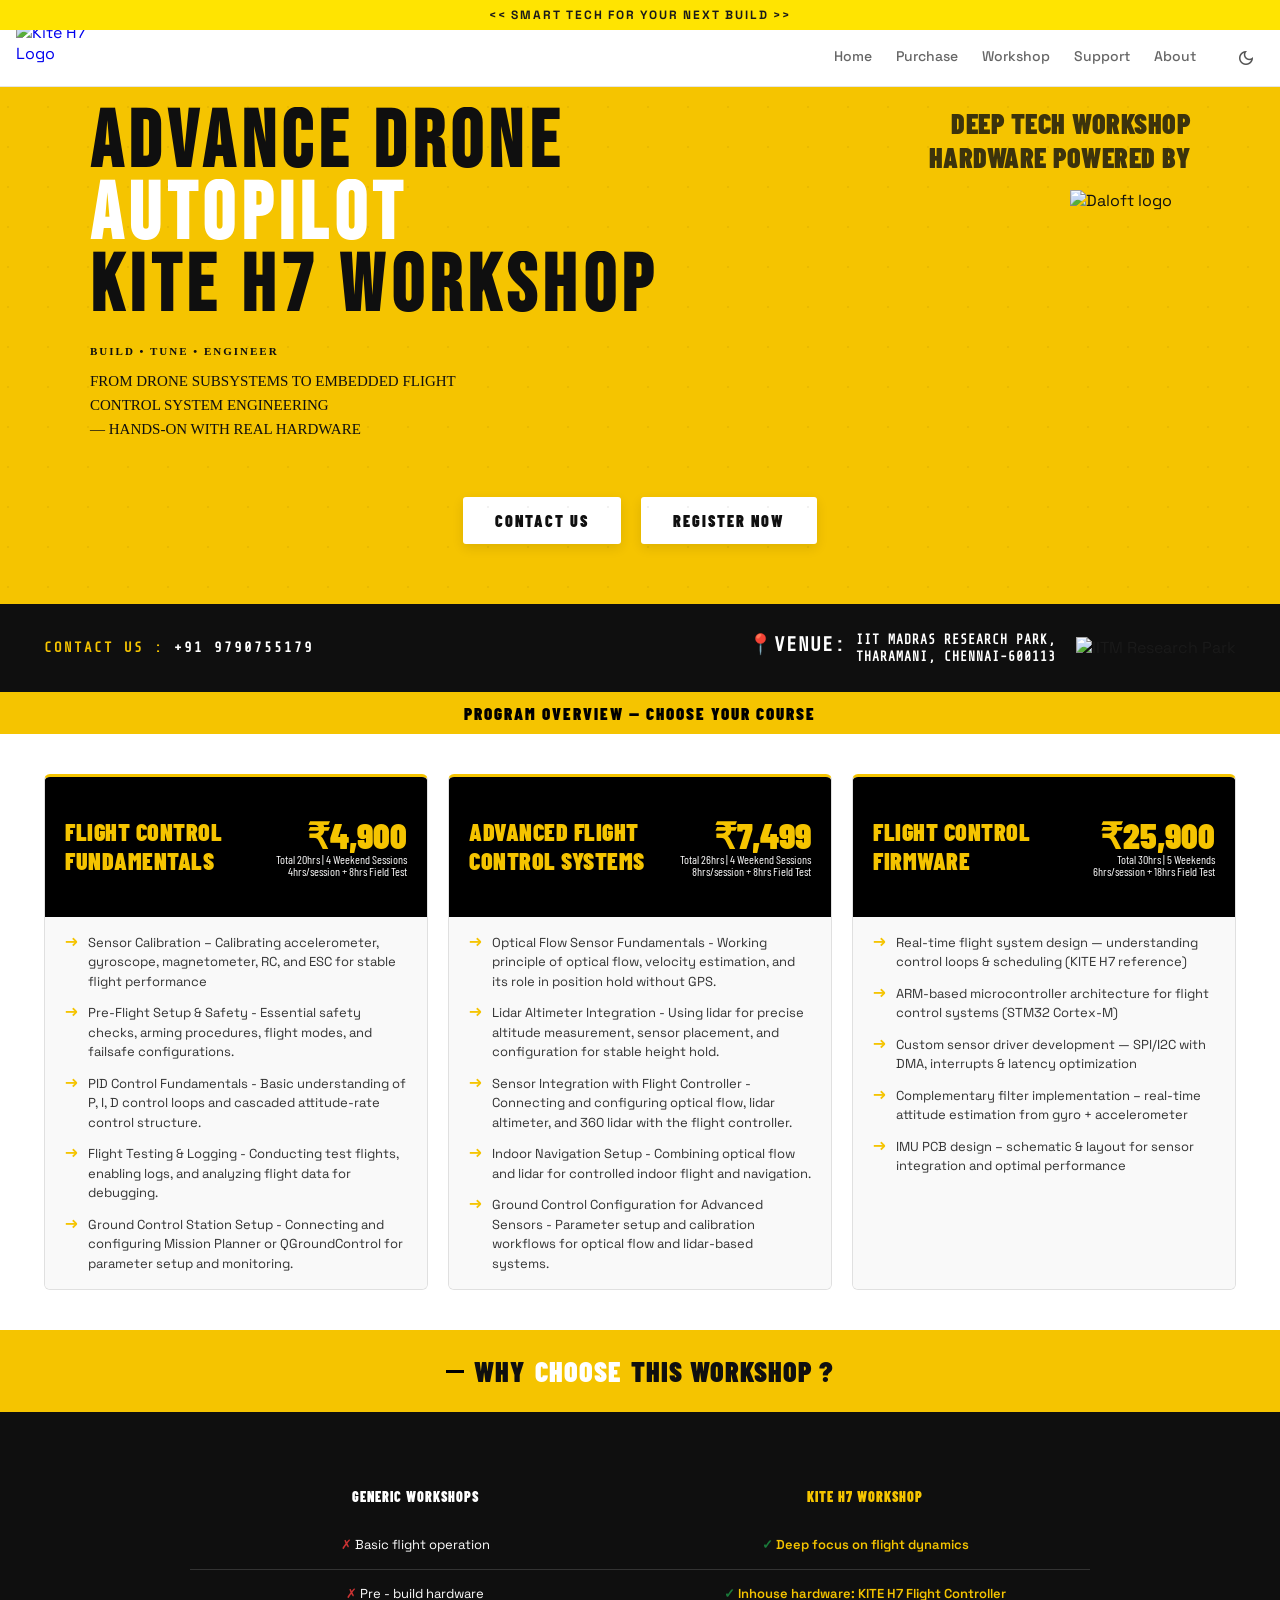
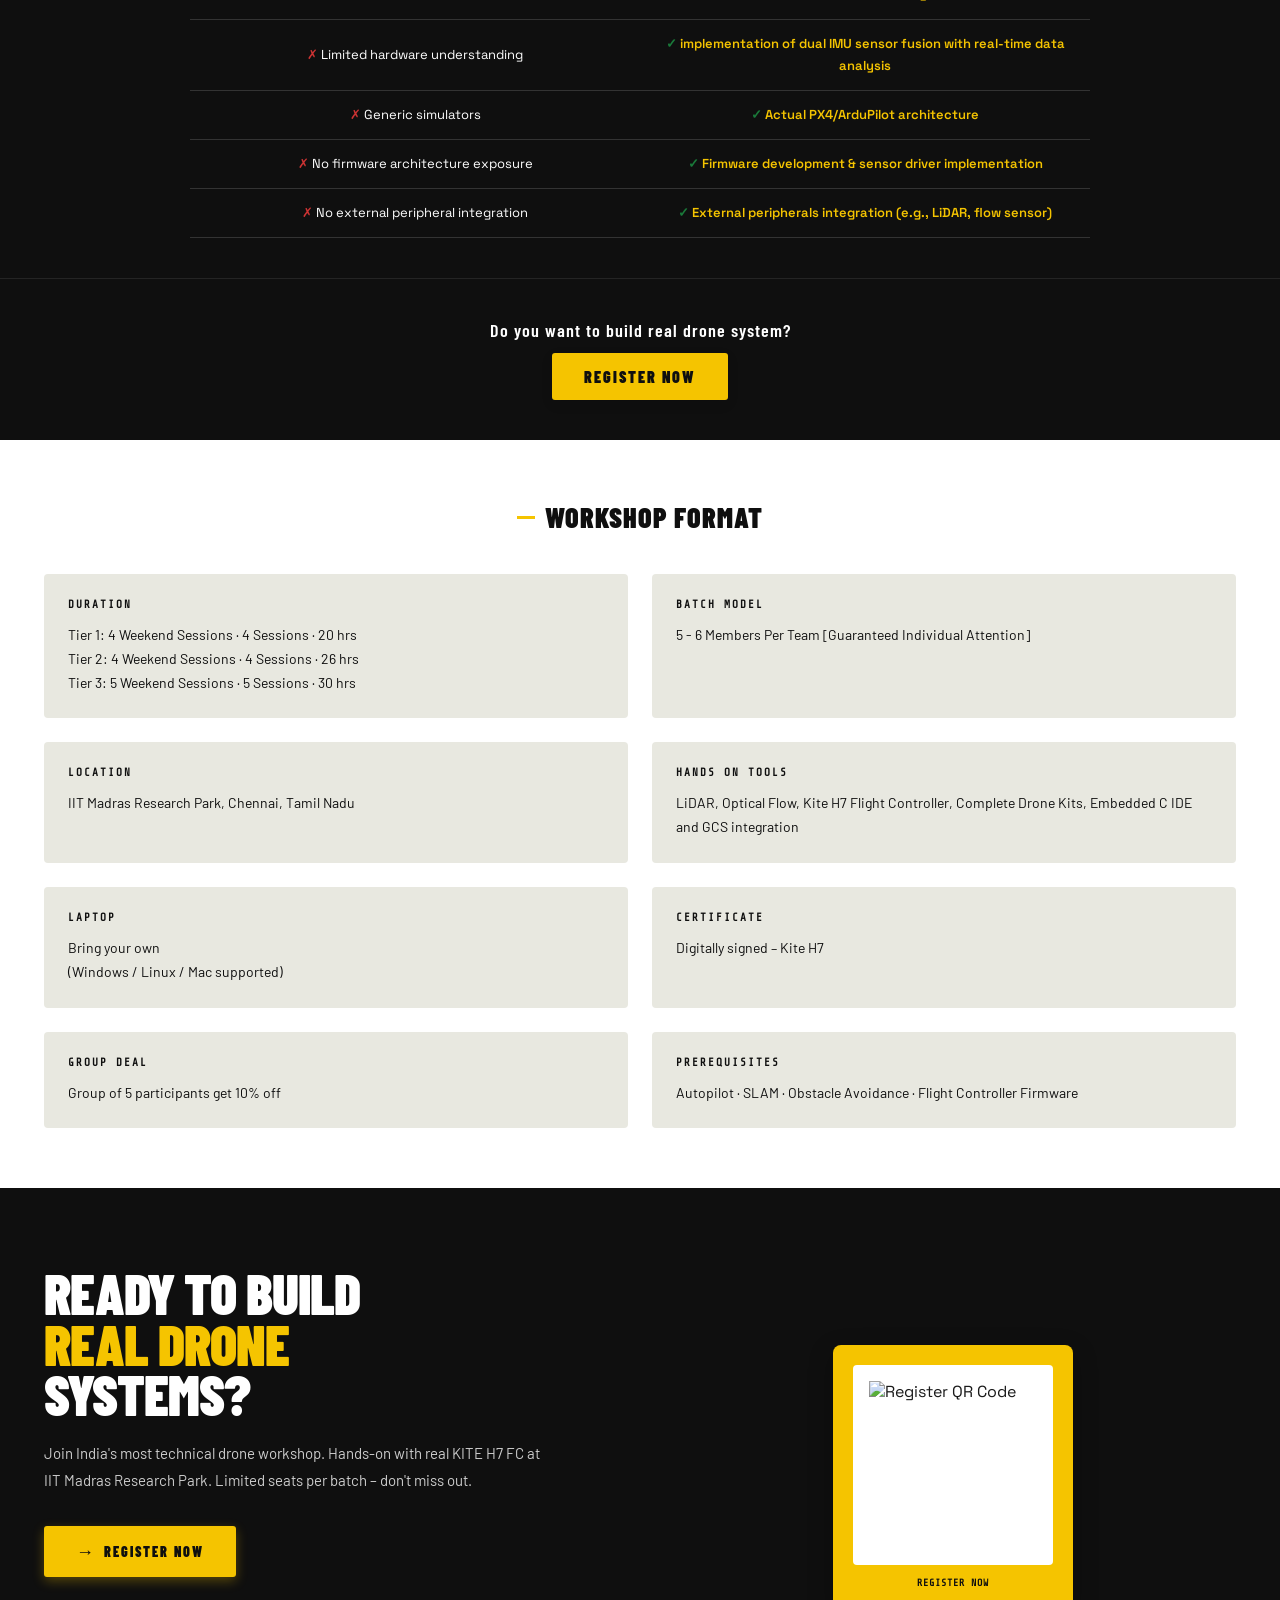
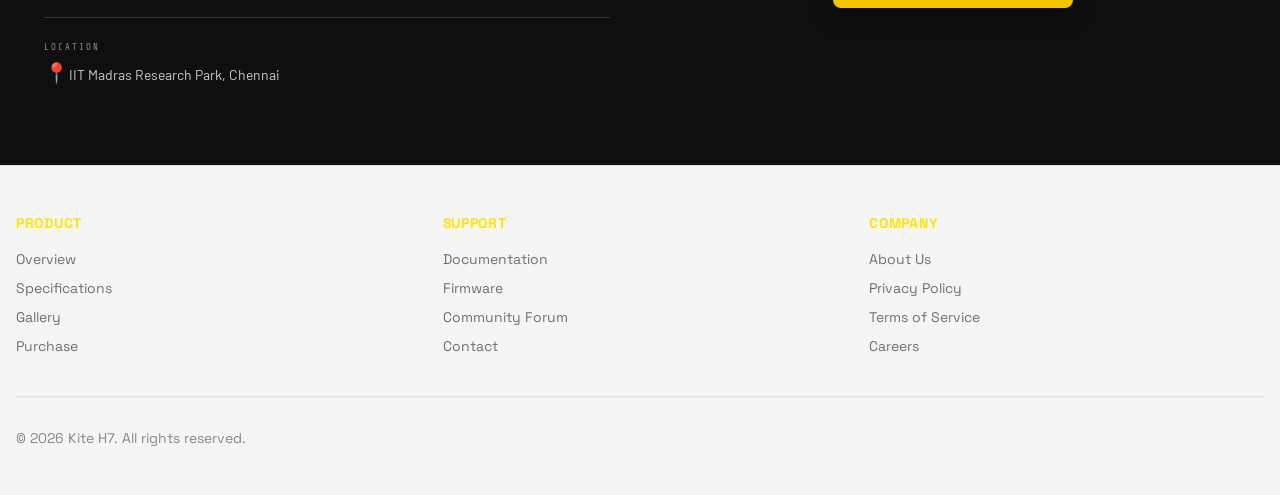
==== commit 14ced4ff: "CHANIGNG TO WORKSHOP CHANIGING WORKSHOP CODE" ====
--- a/kitronix-workshop.html
+++ b/kitronix-workshop.html
@@ -3,7 +3,7 @@
 <head>
     <meta charset="utf-8"/>
     <meta content="width=device-width, initial-scale=1.0" name="viewport"/>
-    <title>Kitronix - Product Gallery & Workshop</title>
+    <title>Kite H7 - Product Gallery & Workshop</title>
     <link href="https://fonts.googleapis.com" rel="preconnect"/>
     <link crossorigin="" href="https://fonts.gstatic.com" rel="preconnect"/>
     <link href="https://fonts.googleapis.com/css2?family=Space+Grotesk:wght@300;400;500;600;700&display=swap" rel="stylesheet"/>
@@ -11,7 +11,7 @@
     <link href="https://fonts.googleapis.com/css2?family=Barlow+Condensed:ital,wght@0,400;0,600;0,700;0,800;0,900;1,700;1,900&family=Barlow:wght@300;400;500;600;700&family=Share+Tech+Mono&family=Bebas+Neue&display=swap" rel="stylesheet"/>
     <link href="https://fonts.googleapis.com/css2?family=Material+Symbols+Outlined:wght,FILL@100..700,0..1&display=swap" rel="stylesheet"/>
     <link href="kit_styles.css" rel="stylesheet"/>
-    <script>document.documentElement.setAttribute('data-theme', localStorage.getItem('kitronix-theme') || 'light');</script>
+    <script>document.documentElement.setAttribute('data-theme', localStorage.getItem('Kite H7-theme') || 'light');</script>
 
     <style>
     /* ── REFERENCE STYLES (scoped to workshop page) ── */
@@ -524,12 +524,12 @@
 <header>
     <div class="header-container">
         <a class="logo" href="index.html" style="display: flex; align-items: center; gap: 0.5rem;">
-            <img id="siteLogo" src="assets/edited/Kitronix.png" alt="Kite H7 Logo" style="height: 72px; width: 72px; object-fit: contain;">
+            <img id="siteLogo" src="assets/edited/Kite H7.png" alt="Kite H7 Logo" style="height: 72px; width: 72px; object-fit: contain;">
         </a>
         <nav id="mainNavWorkshop">
             <a href="index.html#overview">Home</a>
             <a href="product.html">Purchase</a>
-            <a href="kitronix-workshop.html">Workshop</a>
+            <a href="Kite H7-workshop.html">Workshop</a>
             <a href="index.html#support">Support</a>
             <a href="index.html#specs">About</a>
         </nav>
@@ -769,7 +769,7 @@
         <div style="background:#E8E8E0;border-radius:4px;padding:24px;display:flex;flex-direction:column;justify-content:flex-start">
           <div style="font-family:'Share Tech Mono',monospace;font-size:11px;letter-spacing:2px;text-transform:uppercase;color:#0F0F0F;font-weight:700;margin-bottom:12px">CERTIFICATE</div>
           <div style="font-family:'Barlow',sans-serif;font-size:14px;color:#0F0F0F;line-height:1.7">
-            Digitally signed – Kitronix
+            Digitally signed – Kite H7
           </div>
         </div>
         
@@ -843,7 +843,7 @@
                 <ul>
                     <li><a href="index.html#overview">Overview</a></li>
                     <li><a href="index.html#specs">Specifications</a></li>
-                    <li><a href="kitronix-workshop.html">Gallery</a></li>
+                    <li><a href="Kite H7-workshop.html">Gallery</a></li>
                     <li><a href="product.html">Purchase</a></li>
                 </ul>
             </div>
@@ -930,10 +930,10 @@
             const currentTheme = document.documentElement.getAttribute('data-theme');
             const newTheme = currentTheme === 'dark' ? 'light' : 'dark';
             document.documentElement.setAttribute('data-theme', newTheme);
-            localStorage.setItem('kitronix-theme', newTheme);
+            localStorage.setItem('Kite H7-theme', newTheme);
             themeToggleIcon.textContent = newTheme === 'dark' ? 'light_mode' : 'dark_mode';
             if (siteLogo) {
-                siteLogo.src = newTheme === 'dark' ? 'assets/edited/Logo2.png' : 'assets/edited/Kitronix.png';
+                siteLogo.src = newTheme === 'dark' ? 'assets/edited/Logo2.png' : 'assets/edited/Kite H7.png';
             }
         });
     }
